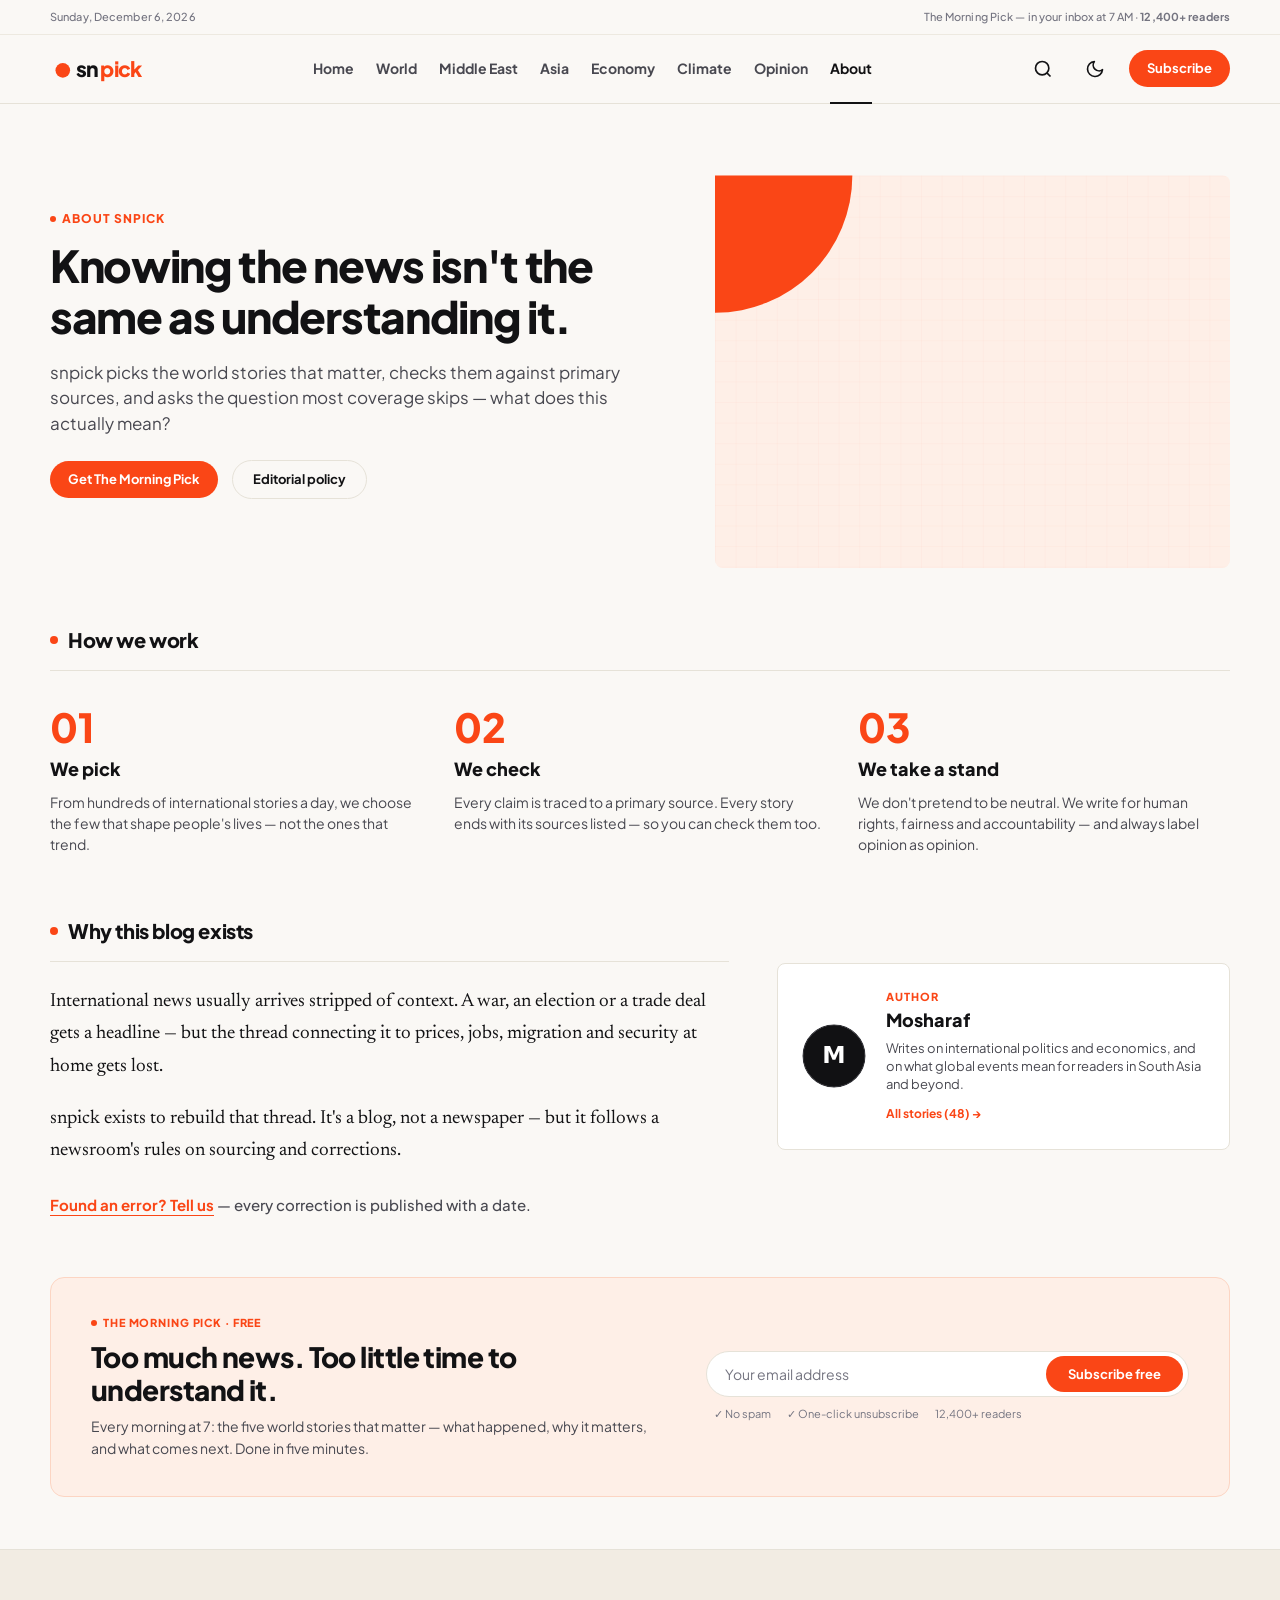
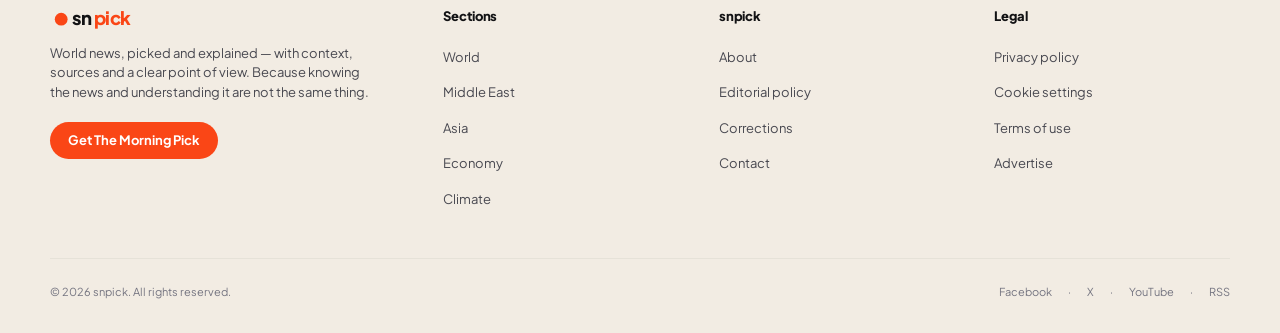
==== about.html @ c4bddf66 "first commit" ====
<!DOCTYPE html>
<html lang="en" data-theme="light">
<head>
  <meta charset="UTF-8">
  <meta name="viewport" content="width=device-width, initial-scale=1.0">
  <title>About snpick — Mission, Standards & Editorial Principles</title>
  <meta name="description" content="snpick picks the world stories that matter, checks them against primary sources, and asks what news actually means.">
  <link rel="icon" type="image/svg+xml" href="assets/images/logo.svg">
  <link rel="stylesheet" href="css/style.css">
  <link rel="stylesheet" href="css/components.css">
</head>
<body>

  <!-- Top Bar -->
  <aside class="top-bar">
    <div class="container top-bar-inner">
      <div id="live-date">Saturday, September 26, 2026</div>
      <div class="top-bar-notice">
        The Morning Pick — in your inbox at 7 AM · <strong>12,400+ readers</strong>
      </div>
    </div>
  </aside>

  <!-- Site Navigation Header -->
  <header class="site-header">
    <div class="container header-inner">
      <a href="index.html" class="header-brand" aria-label="snpick Home">
        <svg class="brand-logo-svg" viewBox="0 0 240 70" fill="none">
          <circle cx="28" cy="38" r="16" fill="#FA4616" />
          <text x="56" y="52" font-family="'Plus Jakarta Sans', sans-serif" font-size="46" font-weight="900" letter-spacing="-1.5px" fill="currentColor">sn</text>
          <text x="110" y="52" font-family="'Plus Jakarta Sans', sans-serif" font-size="46" font-weight="900" letter-spacing="-1.5px" fill="#FA4616">pick</text>
        </svg>
      </a>

      <nav class="main-nav" aria-label="Primary Navigation">
        <a href="index.html" class="nav-link">Home</a>
        <a href="section.html" class="nav-link">World</a>
        <a href="section.html" class="nav-link">Middle East</a>
        <a href="section.html" class="nav-link">Asia</a>
        <a href="section.html" class="nav-link">Economy</a>
        <a href="section.html" class="nav-link">Climate</a>
        <a href="section.html" class="nav-link">Opinion</a>
        <a href="about.html" class="nav-link active">About</a>
      </nav>

      <div class="header-actions">
        <button class="btn-icon search-open-btn" aria-label="Search articles (Ctrl+K)" title="Search (Ctrl + K)">
          <svg width="20" height="20" viewBox="0 0 24 24" fill="none" stroke="currentColor" stroke-width="2">
            <circle cx="11" cy="11" r="8"></circle>
            <line x1="21" y1="21" x2="16.65" y2="16.65"></line>
          </svg>
        </button>

        <button class="btn-icon theme-toggle-btn" aria-label="Toggle dark/light mode" title="Toggle theme">
          <span class="theme-icon">
            <svg width="20" height="20" viewBox="0 0 24 24" fill="none" stroke="currentColor" stroke-width="2">
              <path d="M21 12.79A9 9 0 1 1 11.21 3 7 7 0 0 0 21 12.79z"></path>
            </svg>
          </span>
        </button>

        <a href="#newsletter" class="btn-subscribe">Subscribe</a>

        <button class="btn-icon menu-toggle" aria-label="Open navigation menu">
          <svg width="24" height="24" viewBox="0 0 24 24" fill="none" stroke="currentColor" stroke-width="2">
            <line x1="3" y1="12" x2="21" y2="12"></line>
            <line x1="3" y1="6" x2="21" y2="6"></line>
            <line x1="3" y1="18" x2="21" y2="18"></line>
          </svg>
        </button>
      </div>
    </div>
  </header>

  <!-- Mobile Drawer -->
  <div id="mobile-drawer" class="mobile-nav-drawer" aria-hidden="true">
    <button id="mobile-close-btn" class="btn-icon" style="position: absolute; top: 20px; right: 20px;" aria-label="Close menu">
      <svg width="24" height="24" viewBox="0 0 24 24" fill="none" stroke="currentColor" stroke-width="2">
        <line x1="18" y1="6" x2="6" y2="18"></line>
        <line x1="6" y1="6" x2="18" y2="18"></line>
      </svg>
    </button>
    <div class="mobile-nav-links">
      <a href="index.html" class="mobile-nav-link">Home</a>
      <a href="section.html" class="mobile-nav-link">Middle East</a>
      <a href="section.html" class="mobile-nav-link">World</a>
      <a href="section.html" class="mobile-nav-link">Asia</a>
      <a href="section.html" class="mobile-nav-link">Economy</a>
      <a href="section.html" class="mobile-nav-link">Climate</a>
      <a href="section.html" class="mobile-nav-link">Opinion</a>
      <a href="about.html" class="mobile-nav-link">About snpick</a>
    </div>
  </div>

  <main class="container">
    <!-- About Hero Section -->
    <section class="about-hero-grid" aria-label="About snpick Manifesto">
      <div>
        <div class="section-story-count">About snpick</div>
        <h1 class="about-headline">Knowing the news isn't the same as understanding it.</h1>
        <p class="about-desc">
          snpick picks the world stories that matter, checks them against primary sources, and asks the question most coverage skips — what does this actually mean?
        </p>
        <div class="about-cta-row">
          <a href="#newsletter" class="btn-subscribe">Get The Morning Pick</a>
          <a href="#manifesto" class="btn-secondary">Editorial policy</a>
        </div>
      </div>

      <div>
        <div style="border-radius: var(--radius-md); overflow: hidden; aspect-ratio: 6/5;">
          <img src="assets/images/graphic-about.svg" alt="Abstract editorial artwork" width="600" height="500">
        </div>
      </div>
    </section>

    <!-- How We Work (3 Pillars) -->
    <section aria-label="How we work">
      <div class="section-title-wrap">
        <h2 class="section-title">How we work</h2>
      </div>

      <div class="pillars-grid">
        <!-- Pillar 1 -->
        <div>
          <div class="pillar-num">01</div>
          <h3 class="pillar-title">We pick</h3>
          <p class="pillar-desc">
            From hundreds of international stories a day, we choose the few that shape people's lives — not the ones that trend.
          </p>
        </div>

        <!-- Pillar 2 -->
        <div>
          <div class="pillar-num">02</div>
          <h3 class="pillar-title">We check</h3>
          <p class="pillar-desc">
            Every claim is traced to a primary source. Every story ends with its sources listed — so you can check them too.
          </p>
        </div>

        <!-- Pillar 3 -->
        <div>
          <div class="pillar-num">03</div>
          <h3 class="pillar-title">We take a stand</h3>
          <p class="pillar-desc">
            We don't pretend to be neutral. We write for human rights, fairness and accountability — and always label opinion as opinion.
          </p>
        </div>
      </div>
    </section>

    <!-- Why this blog exists & Author Profile -->
    <section id="manifesto" class="about-manifesto-grid" aria-label="Why this blog exists">
      <div>
        <div class="section-title-wrap">
          <h2 class="section-title">Why this blog exists</h2>
        </div>
        <div style="font-family: var(--font-serif); font-size: 1.1875rem; line-height: 1.7; color: var(--text-primary);">
          <p style="margin-bottom: 20px;">
            International news usually arrives stripped of context. A war, an election or a trade deal gets a headline — but the thread connecting it to prices, jobs, migration and security at home gets lost.
          </p>
          <p style="margin-bottom: 24px;">
            snpick exists to rebuild that thread. It's a blog, not a newspaper — but it follows a newsroom's rules on sourcing and corrections.
          </p>
          <p style="font-family: var(--font-sans); font-size: 0.9375rem; font-weight: 700;">
            <a href="mailto:corrections@snpick.com" style="color: var(--accent-orange); text-decoration: underline; text-underline-offset: 4px;">Found an error? Tell us</a>
            <span style="color: var(--text-secondary); font-weight: 500;"> — every correction is published with a date.</span>
          </p>
        </div>
      </div>

      <!-- Author Card -->
      <div>
        <div class="author-card" style="margin-top: 48px;">
          <img src="assets/images/author-mosharaf.svg" alt="Mosharaf" class="author-card-avatar" width="64" height="64">
          <div>
            <div class="author-card-label">Author</div>
            <h3 class="author-card-name">Mosharaf</h3>
            <p class="author-card-bio">
              Writes on international politics and economics, and on what global events mean for readers in South Asia and beyond.
            </p>
            <a href="section.html" class="author-card-link">All stories (48) →</a>
          </div>
        </div>
      </div>
    </section>

    <!-- The Morning Pick Newsletter Box -->
    <section id="newsletter" class="newsletter-banner" aria-label="Newsletter">
      <div class="newsletter-info">
        <div class="newsletter-tag">The Morning Pick · Free</div>
        <h2 class="newsletter-heading">Too much news. Too little time to understand it.</h2>
        <p class="newsletter-sub">
          Every morning at 7: the five world stories that matter — what happened, why it matters, and what comes next. Done in five minutes.
        </p>
      </div>
      <div class="newsletter-form-box">
        <form class="newsletter-form newsletter-form-element">
          <input type="email" class="newsletter-input" placeholder="Your email address" required aria-label="Email address">
          <button type="submit" class="newsletter-btn">Subscribe free</button>
        </form>
        <div class="newsletter-trust">
          <span>✓ No spam</span>
          <span>✓ One-click unsubscribe</span>
          <span>12,400+ readers</span>
        </div>
      </div>
    </section>
  </main>

  <!-- Site Footer -->
  <footer class="site-footer">
    <div class="container">
      <div class="footer-top">
        <div class="footer-brand-col">
          <a href="index.html" class="header-brand" aria-label="snpick Home">
            <svg class="brand-logo-svg" viewBox="0 0 240 70" fill="none">
              <circle cx="28" cy="38" r="16" fill="#FA4616" />
              <text x="56" y="52" font-family="'Plus Jakarta Sans', sans-serif" font-size="46" font-weight="900" letter-spacing="-1.5px" fill="currentColor">sn</text>
              <text x="110" y="52" font-family="'Plus Jakarta Sans', sans-serif" font-size="46" font-weight="900" letter-spacing="-1.5px" fill="#FA4616">pick</text>
            </svg>
          </a>
          <p class="footer-desc">
            World news, picked and explained — with context, sources and a clear point of view. Because knowing the news and understanding it are not the same thing.
          </p>
          <a href="#newsletter" class="btn-subscribe" style="align-self: flex-start;">Get The Morning Pick</a>
        </div>

        <div>
          <h4 class="footer-heading">Sections</h4>
          <ul class="footer-links">
            <li><a href="section.html" class="footer-link">World</a></li>
            <li><a href="section.html" class="footer-link">Middle East</a></li>
            <li><a href="section.html" class="footer-link">Asia</a></li>
            <li><a href="section.html" class="footer-link">Economy</a></li>
            <li><a href="section.html" class="footer-link">Climate</a></li>
          </ul>
        </div>

        <div>
          <h4 class="footer-heading">snpick</h4>
          <ul class="footer-links">
            <li><a href="about.html" class="footer-link">About</a></li>
            <li><a href="about.html" class="footer-link">Editorial policy</a></li>
            <li><a href="about.html" class="footer-link">Corrections</a></li>
            <li><a href="about.html" class="footer-link">Contact</a></li>
          </ul>
        </div>

        <div>
          <h4 class="footer-heading">Legal</h4>
          <ul class="footer-links">
            <li><a href="#" class="footer-link">Privacy policy</a></li>
            <li><a href="#" class="footer-link">Cookie settings</a></li>
            <li><a href="#" class="footer-link">Terms of use</a></li>
            <li><a href="#" class="footer-link">Advertise</a></li>
          </ul>
        </div>
      </div>

      <div class="footer-bottom">
        <div>© 2026 snpick. All rights reserved.</div>
        <div class="footer-social-links">
          <a href="#" class="footer-social-link">Facebook</a>
          <span>·</span>
          <a href="#" class="footer-social-link">X</a>
          <span>·</span>
          <a href="#" class="footer-social-link">YouTube</a>
          <span>·</span>
          <a href="#" class="footer-social-link">RSS</a>
        </div>
      </div>
    </div>
  </footer>

  <!-- Search Modal -->
  <div id="search-modal" class="search-modal" role="dialog" aria-modal="true" aria-label="Search stories">
    <div class="search-modal-box">
      <div class="search-input-wrap">
        <svg width="20" height="20" viewBox="0 0 24 24" fill="none" stroke="currentColor" stroke-width="2">
          <circle cx="11" cy="11" r="8"></circle>
          <line x1="21" y1="21" x2="16.65" y2="16.65"></line>
        </svg>
        <input type="text" id="search-input" class="search-input" placeholder="Search stories, topics, authors..." autocomplete="off">
        <button id="search-close-btn" class="btn-icon" aria-label="Close search">
          <svg width="20" height="20" viewBox="0 0 24 24" fill="none" stroke="currentColor" stroke-width="2">
            <line x1="18" y1="6" x2="6" y2="18"></line>
            <line x1="6" y1="6" x2="18" y2="18"></line>
          </svg>
        </button>
      </div>
      <div id="search-results" class="search-results"></div>
    </div>
  </div>

  <script src="js/data.js"></script>
  <script src="js/main.js"></script>
</body>
</html>
---- css/style.css ----
/* ==========================================================================
   smpick - Editorial News & Analysis Publication Design System
   ========================================================================== */

@import url('https://fonts.googleapis.com/css2?family=Newsreader:ital,opsz,wght@0,6..72,400;0,6..72,500;0,6..72,600;0,6..72,700;1,6..72,400;1,6..72,500&family=Plus+Jakarta+Sans:wght@400;500;600;700;800&display=swap');

/* --- Root Variables: Light Theme (Default) --- */
:root {
  --font-sans: 'Plus Jakarta Sans', -apple-system, BlinkMacSystemFont, 'Segoe UI', Roboto, sans-serif;
  --font-serif: 'Newsreader', Georgia, serif;

  /* Color Palette - Light Editorial Paper */
  --bg-body: #FAF8F5;
  --bg-header: #FAF8F5;
  --bg-surface: #FFFFFF;
  --bg-card: #FFFFFF;
  --bg-muted: #F3EFE7;
  --bg-newsletter: #FEEFE7;
  --bg-footer: #F2ECE3;
  --bg-input: #FFFFFF;

  --text-primary: #121214;
  --text-secondary: #484850;
  --text-muted: #747480;
  --text-inverse: #FFFFFF;

  --border-color: #E6E2D8;
  --border-subtle: #EDE9E0;
  --border-strong: #121214;

  --accent-orange: #FA4616;
  --accent-orange-hover: #E03B0F;
  --accent-orange-subtle: #FFF0E8;
  --accent-orange-border: #FCD5C3;

  --badge-bg: #EAE6DD;
  --badge-text: #18181B;

  --ad-bg: #EFEBE3;
  --ad-text: #8E8A82;

  --card-art-climate: #FEEFE7;
  --card-art-rate: #F7F3EA;
  --card-art-dark: #151518;

  --shadow-sm: 0 1px 3px rgba(0, 0, 0, 0.05);
  --shadow-md: 0 4px 16px rgba(0, 0, 0, 0.06);
  --shadow-lg: 0 12px 32px rgba(0, 0, 0, 0.08);

  --radius-sm: 4px;
  --radius-md: 8px;
  --radius-lg: 14px;
  --radius-full: 9999px;

  --container-max: 1220px;
  --transition-theme: background-color 0.25s ease, color 0.25s ease, border-color 0.25s ease, fill 0.25s ease;
}

/* --- Dark Theme Palette --- */
[data-theme="dark"] {
  --bg-body: #0E0E10;
  --bg-header: #0E0E10;
  --bg-surface: #151518;
  --bg-card: #151518;
  --bg-muted: #1B1B20;
  --bg-newsletter: #231713;
  --bg-footer: #0A0A0C;
  --bg-input: #121215;

  --text-primary: #F4F4F6;
  --text-secondary: #A3A3AE;
  --text-muted: #737380;
  --text-inverse: #0E0E10;

  --border-color: #24242A;
  --border-subtle: #1C1C22;
  --border-strong: #E5E5EB;

  --accent-orange: #FA4616;
  --accent-orange-hover: #FF5A2E;
  --accent-orange-subtle: #2F1912;
  --accent-orange-border: #4D2619;

  --badge-bg: #222228;
  --badge-text: #E5E5EA;

  --ad-bg: #151518;
  --ad-text: #61616C;

  --card-art-climate: #231713;
  --card-art-rate: #1A1A1E;
  --card-art-dark: #121215;

  --shadow-sm: 0 2px 6px rgba(0, 0, 0, 0.4);
  --shadow-md: 0 8px 24px rgba(0, 0, 0, 0.5);
  --shadow-lg: 0 16px 40px rgba(0, 0, 0, 0.6);
}

/* --- Base Reset & Box Sizing --- */
*, *::before, *::after {
  box-sizing: border-box;
  margin: 0;
  padding: 0;
}

html {
  font-size: 16px;
  scroll-behavior: smooth;
  -webkit-font-smoothing: antialiased;
  -moz-osx-font-smoothing: grayscale;
}

body {
  font-family: var(--font-sans);
  background-color: var(--bg-body);
  color: var(--text-primary);
  line-height: 1.6;
  min-height: 100vh;
  display: flex;
  flex-direction: column;
  transition: var(--transition-theme);
  overflow-x: hidden;
}

img, svg {
  display: block;
  max-width: 100%;
}

a {
  color: inherit;
  text-decoration: none;
  transition: color 0.15s ease, opacity 0.15s ease;
}

button {
  font-family: inherit;
  cursor: pointer;
  border: none;
  background: none;
}

ul, ol {
  list-style: none;
}

input {
  font-family: inherit;
}

/* --- Layout Utility Classes --- */
.container {
  width: 100%;
  max-width: var(--container-max);
  margin-left: auto;
  margin-right: auto;
  padding-left: 20px;
  padding-right: 20px;
}

.sr-only {
  position: absolute;
  width: 1px;
  height: 1px;
  padding: 0;
  margin: -1px;
  overflow: hidden;
  clip: rect(0, 0, 0, 0);
  white-space: nowrap;
  border: 0;
}

/* --- Typography Helpers --- */
.font-serif {
  font-family: var(--font-serif);
}

.text-orange {
  color: var(--accent-orange);
}

.text-muted {
  color: var(--text-muted);
}

.badge {
  display: inline-flex;
  align-items: center;
  gap: 6px;
  font-size: 0.6875rem;
  font-weight: 800;
  text-transform: uppercase;
  letter-spacing: 0.08em;
  padding: 3px 8px;
  border-radius: var(--radius-sm);
  background-color: var(--badge-bg);
  color: var(--badge-text);
  line-height: 1.2;
}

.badge-dot {
  width: 6px;
  height: 6px;
  border-radius: 50%;
  background-color: var(--accent-orange);
  display: inline-block;
}

/* --- Divider line --- */
.divider {
  height: 1px;
  background-color: var(--border-color);
  width: 100%;
  margin: 24px 0;
  border: none;
}

.section-title-wrap {
  display: flex;
  align-items: center;
  justify-content: space-between;
  padding-bottom: 14px;
  margin-bottom: 24px;
  border-bottom: 1px solid var(--border-color);
}

.section-title {
  display: inline-flex;
  align-items: center;
  gap: 10px;
  font-size: 1.25rem;
  font-weight: 800;
  letter-spacing: -0.02em;
}

.section-title::before {
  content: '';
  width: 8px;
  height: 8px;
  border-radius: 50%;
  background-color: var(--accent-orange);
  display: inline-block;
}

.section-link {
  font-size: 0.8125rem;
  font-weight: 700;
  color: var(--text-primary);
  display: inline-flex;
  align-items: center;
  gap: 4px;
  transition: color 0.15s ease;
}

.section-link:hover {
  color: var(--accent-orange);
}

/* Reading Progress Bar */
#reading-progress {
  position: fixed;
  top: 0;
  left: 0;
  width: 0%;
  height: 3px;
  background: var(--accent-orange);
  z-index: 1000;
  transition: width 0.1s linear;
}
---- css/components.css ----
/* ==========================================================================
   smpick - Component Styles (Header, Cards, Hero, Article, Footer, Modals)
   ========================================================================== */

/* --- 1. Top Bar --- */
.top-bar {
  border-bottom: 1px solid var(--border-subtle);
  font-size: 0.6875rem;
  font-weight: 500;
  color: var(--text-muted);
  padding: 8px 0;
  letter-spacing: 0.01em;
}

.top-bar-inner {
  display: flex;
  justify-content: space-between;
  align-items: center;
}

.top-bar-notice a {
  color: var(--text-secondary);
  font-weight: 600;
}

.top-bar-notice a:hover {
  color: var(--accent-orange);
}

/* --- 2. Site Header & Nav --- */
.site-header {
  position: sticky;
  top: 0;
  background-color: var(--bg-header);
  border-bottom: 1px solid var(--border-color);
  z-index: 100;
  transition: var(--transition-theme);
}

.header-inner {
  display: flex;
  align-items: center;
  justify-content: space-between;
  height: 68px;
}

.header-brand {
  display: flex;
  align-items: center;
  text-decoration: none;
  height: 38px;
}

.brand-logo-svg {
  height: 32px;
  width: auto;
}

.main-nav {
  display: flex;
  align-items: center;
  gap: 22px;
}

.nav-link {
  font-size: 0.875rem;
  font-weight: 700;
  color: var(--text-secondary);
  padding: 6px 0;
  position: relative;
  transition: color 0.15s ease;
}

.nav-link:hover,
.nav-link.active {
  color: var(--text-primary);
}

.nav-link.active::after {
  content: '';
  position: absolute;
  bottom: -18px;
  left: 0;
  right: 0;
  height: 2px;
  background-color: var(--text-primary);
}

.header-actions {
  display: flex;
  align-items: center;
  gap: 16px;
}

.btn-icon {
  width: 36px;
  height: 36px;
  display: inline-flex;
  align-items: center;
  justify-content: center;
  border-radius: var(--radius-full);
  color: var(--text-primary);
  background: transparent;
  transition: background-color 0.15s ease, color 0.15s ease, transform 0.1s ease;
}

.btn-icon:hover {
  background-color: var(--bg-muted);
  color: var(--accent-orange);
}

.btn-subscribe {
  background-color: var(--accent-orange);
  color: #FFFFFF;
  font-size: 0.8125rem;
  font-weight: 700;
  padding: 8px 18px;
  border-radius: var(--radius-full);
  display: inline-flex;
  align-items: center;
  justify-content: center;
  transition: background-color 0.15s ease, transform 0.1s ease;
  white-space: nowrap;
}

.btn-subscribe:hover {
  background-color: var(--accent-orange-hover);
  transform: translateY(-1px);
}

.menu-toggle {
  display: none;
}

/* --- 3. Today in 30 Seconds (Ticker Strip) --- */
.ticker-strip {
  background-color: var(--bg-muted);
  border-radius: var(--radius-md);
  padding: 12px 18px;
  margin: 20px 0;
  display: flex;
  align-items: center;
  gap: 20px;
  font-size: 0.8125rem;
  transition: var(--transition-theme);
}

.ticker-label-wrap {
  display: flex;
  flex-direction: column;
  flex-shrink: 0;
  border-right: 1px solid var(--border-color);
  padding-right: 20px;
}

.ticker-title {
  font-weight: 800;
  color: var(--text-primary);
  letter-spacing: -0.01em;
}

.ticker-time {
  font-size: 0.6875rem;
  color: var(--text-muted);
}

.ticker-items {
  display: flex;
  align-items: center;
  gap: 28px;
  overflow-x: auto;
  white-space: nowrap;
  scrollbar-width: none;
}

.ticker-items::-webkit-scrollbar {
  display: none;
}

.ticker-item {
  display: inline-flex;
  align-items: center;
  gap: 8px;
  color: var(--text-secondary);
  font-weight: 500;
  transition: color 0.15s ease;
}

.ticker-item:hover {
  color: var(--accent-orange);
}

.ticker-item::before {
  content: '';
  width: 5px;
  height: 5px;
  border-radius: 50%;
  background-color: var(--accent-orange);
  flex-shrink: 0;
}

/* --- 4. AdSense Banner Placeholders --- */
.ad-slot {
  background-color: var(--ad-bg);
  color: var(--ad-text);
  border-radius: var(--radius-sm);
  display: flex;
  flex-direction: column;
  align-items: center;
  justify-content: center;
  text-align: center;
  padding: 16px;
  font-size: 0.6875rem;
  letter-spacing: 0.04em;
  transition: var(--transition-theme);
}

.ad-label {
  text-transform: uppercase;
  font-size: 0.625rem;
  font-weight: 700;
  margin-bottom: 2px;
  opacity: 0.8;
}

.ad-dimensions {
  font-weight: 500;
  font-size: 0.625rem;
}

.ad-leaderboard {
  height: 90px;
  max-width: 970px;
  margin: 16px auto 28px auto;
}

.ad-rectangle {
  height: 250px;
  width: 100%;
  max-width: 300px;
}

.ad-halfpage {
  min-height: 500px;
  width: 100%;
}

.ad-in-article {
  height: 120px;
  width: 100%;
  max-width: 360px;
  margin: 36px auto;
}

/* --- 5. Homepage Hero Section Grid --- */
.hero-section {
  display: grid;
  grid-template-columns: 2fr 1fr;
  gap: 36px;
  margin-bottom: 44px;
}

.hero-main {
  display: flex;
  flex-direction: column;
}

.hero-image-wrap {
  width: 100%;
  border-radius: var(--radius-md);
  overflow: hidden;
  margin-bottom: 20px;
  aspect-ratio: 16 / 9;
  background-color: var(--bg-muted);
}

.hero-image-wrap img,
.hero-image-wrap svg {
  width: 100%;
  height: 100%;
  object-fit: cover;
}

.hero-content .badge {
  margin-bottom: 12px;
}

.hero-headline {
  font-size: 2.125rem;
  font-weight: 800;
  line-height: 1.15;
  letter-spacing: -0.03em;
  color: var(--text-primary);
  margin-bottom: 12px;
}

.hero-headline a:hover {
  color: var(--accent-orange);
}

.hero-deck {
  font-size: 1rem;
  line-height: 1.5;
  color: var(--text-secondary);
  margin-bottom: 14px;
}

.story-meta {
  font-size: 0.75rem;
  font-weight: 600;
  color: var(--text-muted);
  display: flex;
  align-items: center;
  gap: 8px;
}

.story-author {
  color: var(--text-primary);
  font-weight: 700;
}

/* --- 6. Most Read Sidebar Column --- */
.most-read-col {
  display: flex;
  flex-direction: column;
}

.most-read-header {
  display: flex;
  align-items: center;
  gap: 8px;
  font-size: 1.125rem;
  font-weight: 800;
  letter-spacing: -0.02em;
  margin-bottom: 20px;
  padding-bottom: 10px;
  border-bottom: 1px solid var(--border-color);
}

.most-read-header::before {
  content: '';
  width: 8px;
  height: 8px;
  border-radius: 50%;
  background-color: var(--accent-orange);
}

.most-read-list {
  display: flex;
  flex-direction: column;
  gap: 18px;
  margin-bottom: 28px;
}

.most-read-item {
  display: flex;
  align-items: flex-start;
  gap: 16px;
}

.most-read-num {
  font-size: 1.75rem;
  font-weight: 800;
  color: var(--accent-orange);
  line-height: 1;
  min-width: 20px;
}

.most-read-body {
  display: flex;
  flex-direction: column;
}

.most-read-tag {
  font-size: 0.625rem;
  font-weight: 800;
  color: var(--accent-orange);
  text-transform: uppercase;
  letter-spacing: 0.08em;
  margin-bottom: 4px;
}

.most-read-title {
  font-size: 0.875rem;
  font-weight: 700;
  line-height: 1.35;
  color: var(--text-primary);
}

.most-read-title:hover {
  color: var(--accent-orange);
}

/* --- 7. Latest Analysis (3-Card Grid) --- */
.analysis-grid {
  display: grid;
  grid-template-columns: repeat(3, 1fr);
  gap: 28px;
  margin-bottom: 48px;
}

.article-card {
  display: flex;
  flex-direction: column;
}

.card-thumb {
  width: 100%;
  aspect-ratio: 16 / 10;
  border-radius: var(--radius-sm);
  overflow: hidden;
  margin-bottom: 14px;
  background-color: var(--bg-muted);
}

.card-thumb img,
.card-thumb svg {
  width: 100%;
  height: 100%;
  object-fit: cover;
  transition: transform 0.3s ease;
}

.article-card:hover .card-thumb img,
.article-card:hover .card-thumb svg {
  transform: scale(1.02);
}

.card-content {
  display: flex;
  flex-direction: column;
  flex: 1;
}

.card-badges {
  margin-bottom: 8px;
  display: flex;
  align-items: center;
  gap: 6px;
}

.card-title {
  font-size: 1.0625rem;
  font-weight: 800;
  line-height: 1.3;
  color: var(--text-primary);
  margin-bottom: 8px;
  letter-spacing: -0.01em;
}

.card-title a:hover {
  color: var(--accent-orange);
}

.card-excerpt {
  font-size: 0.8125rem;
  line-height: 1.45;
  color: var(--text-secondary);
  margin-bottom: 12px;
  flex: 1;
}

.card-meta {
  font-size: 0.6875rem;
  color: var(--text-muted);
  font-weight: 600;
}

/* --- 8. The Morning Pick Newsletter Box --- */
.newsletter-banner {
  background-color: var(--bg-newsletter);
  border-radius: var(--radius-lg);
  padding: 36px 40px;
  margin: 32px 0 52px 0;
  display: grid;
  grid-template-columns: 1.2fr 1fr;
  align-items: center;
  gap: 36px;
  border: 1px solid var(--accent-orange-border);
  transition: var(--transition-theme);
}

.newsletter-tag {
  font-size: 0.6875rem;
  font-weight: 800;
  color: var(--accent-orange);
  text-transform: uppercase;
  letter-spacing: 0.08em;
  margin-bottom: 8px;
  display: flex;
  align-items: center;
  gap: 6px;
}

.newsletter-tag::before {
  content: '';
  width: 6px;
  height: 6px;
  border-radius: 50%;
  background-color: var(--accent-orange);
}

.newsletter-heading {
  font-size: 1.75rem;
  font-weight: 800;
  line-height: 1.2;
  letter-spacing: -0.02em;
  color: var(--text-primary);
  margin-bottom: 8px;
}

.newsletter-sub {
  font-size: 0.875rem;
  color: var(--text-secondary);
}

.newsletter-form-box {
  display: flex;
  flex-direction: column;
  gap: 8px;
}

.newsletter-form {
  display: flex;
  background-color: var(--bg-input);
  border: 1px solid var(--border-color);
  border-radius: var(--radius-full);
  padding: 4px 5px 4px 18px;
  transition: border-color 0.15s ease, box-shadow 0.15s ease;
}

.newsletter-form:focus-within {
  border-color: var(--accent-orange);
  box-shadow: 0 0 0 3px var(--accent-orange-subtle);
}

.newsletter-input {
  flex: 1;
  border: none;
  background: transparent;
  color: var(--text-primary);
  font-size: 0.875rem;
  outline: none;
}

.newsletter-input::placeholder {
  color: var(--text-muted);
}

.newsletter-btn {
  background-color: var(--accent-orange);
  color: #FFFFFF;
  font-size: 0.8125rem;
  font-weight: 700;
  padding: 10px 22px;
  border-radius: var(--radius-full);
  transition: background-color 0.15s ease;
  white-space: nowrap;
}

.newsletter-btn:hover {
  background-color: var(--accent-orange-hover);
}

.newsletter-trust {
  display: flex;
  align-items: center;
  gap: 16px;
  font-size: 0.6875rem;
  color: var(--text-muted);
  padding-left: 8px;
}

.newsletter-trust span {
  display: inline-flex;
  align-items: center;
  gap: 4px;
}

/* Compact Sidebar Newsletter */
.sidebar-newsletter {
  background-color: var(--bg-newsletter);
  border-radius: var(--radius-md);
  padding: 24px;
  margin-bottom: 28px;
  border: 1px solid var(--accent-orange-border);
}

.sidebar-newsletter .newsletter-heading {
  font-size: 1.25rem;
  margin-bottom: 6px;
}

.sidebar-newsletter .newsletter-sub {
  font-size: 0.8125rem;
  margin-bottom: 16px;
}

.sidebar-newsletter .newsletter-form {
  flex-direction: column;
  background: transparent;
  border: none;
  padding: 0;
  gap: 8px;
}

.sidebar-newsletter .newsletter-input {
  background-color: var(--bg-input);
  border: 1px solid var(--border-color);
  padding: 10px 14px;
  border-radius: var(--radius-sm);
}

.sidebar-newsletter .newsletter-btn {
  width: 100%;
  border-radius: var(--radius-sm);
  padding: 10px;
}

/* --- 9. Opinion Section (Homepage) --- */
.opinion-grid {
  display: grid;
  grid-template-columns: 2fr 1fr;
  gap: 36px;
  margin-bottom: 60px;
}

.opinion-list {
  display: flex;
  flex-direction: column;
  gap: 28px;
}

.opinion-item {
  display: grid;
  grid-template-columns: 220px 1fr;
  gap: 20px;
  align-items: center;
}

.opinion-thumb {
  width: 100%;
  aspect-ratio: 16 / 10;
  border-radius: var(--radius-sm);
  overflow: hidden;
}

.opinion-thumb img,
.opinion-thumb svg {
  width: 100%;
  height: 100%;
  object-fit: cover;
}

.opinion-content .card-title {
  font-size: 1.125rem;
  margin-bottom: 8px;
}

/* --- 10. Article Reading Page Styles --- */
.article-header-wrap {
  max-width: 820px;
  margin: 28px auto 24px auto;
}

.breadcrumbs {
  font-size: 0.75rem;
  font-weight: 600;
  color: var(--text-muted);
  margin-bottom: 16px;
  display: flex;
  align-items: center;
  gap: 6px;
}

.breadcrumbs a:hover {
  color: var(--accent-orange);
}

.article-title {
  font-size: 2.75rem;
  font-weight: 800;
  line-height: 1.12;
  letter-spacing: -0.035em;
  color: var(--text-primary);
  margin: 12px 0 16px 0;
}

.article-deck {
  font-family: var(--font-serif);
  font-size: 1.3125rem;
  line-height: 1.45;
  color: var(--text-secondary);
  margin-bottom: 24px;
}

.article-meta-bar {
  display: flex;
  align-items: center;
  justify-content: space-between;
  padding: 14px 0;
  border-top: 1px solid var(--border-color);
  border-bottom: 1px solid var(--border-color);
  margin-bottom: 28px;
}

.author-chip {
  display: flex;
  align-items: center;
  gap: 12px;
}

.author-chip-avatar {
  width: 40px;
  height: 40px;
  border-radius: 50%;
  overflow: hidden;
}

.author-chip-info {
  display: flex;
  flex-direction: column;
}

.author-chip-name {
  font-size: 0.875rem;
  font-weight: 700;
  color: var(--text-primary);
}

.author-chip-meta {
  font-size: 0.75rem;
  color: var(--text-muted);
}

.article-actions {
  display: flex;
  align-items: center;
  gap: 8px;
}

.article-action-btn {
  width: 36px;
  height: 36px;
  display: inline-flex;
  align-items: center;
  justify-content: center;
  border-radius: var(--radius-full);
  color: var(--text-secondary);
  border: 1px solid var(--border-color);
  transition: all 0.15s ease;
}

.article-action-btn:hover {
  color: var(--accent-orange);
  border-color: var(--accent-orange);
  background-color: var(--accent-orange-subtle);
}

.article-hero-graphic {
  max-width: 820px;
  margin: 0 auto 32px auto;
  border-radius: var(--radius-md);
  overflow: hidden;
  aspect-ratio: 16 / 9;
}

.article-caption {
  font-size: 0.6875rem;
  color: var(--text-muted);
  text-align: left;
  margin-top: 8px;
  font-style: italic;
}

/* Article Body Typography */
.article-body-layout {
  display: grid;
  grid-template-columns: minmax(0, 1fr) 300px;
  gap: 48px;
  max-width: 1040px;
  margin: 0 auto 60px auto;
}

.article-main-content {
  font-family: var(--font-serif);
  font-size: 1.1875rem;
  line-height: 1.7;
  color: var(--text-primary);
}

.article-main-content p {
  margin-bottom: 22px;
}

.article-main-content h2,
.article-main-content h3 {
  font-family: var(--font-sans);
  font-weight: 800;
  letter-spacing: -0.02em;
  color: var(--text-primary);
  margin: 36px 0 16px 0;
  line-height: 1.25;
}

.article-main-content h2 {
  font-size: 1.625rem;
}

.article-main-content strong {
  font-weight: 700;
}

/* Key Takeaways Box */
.takeaways-box {
  background-color: var(--bg-muted);
  border-radius: var(--radius-md);
  padding: 22px 24px;
  margin-bottom: 28px;
  font-family: var(--font-sans);
}

.takeaways-title {
  font-size: 0.8125rem;
  font-weight: 800;
  text-transform: uppercase;
  letter-spacing: 0.06em;
  color: var(--accent-orange);
  display: flex;
  align-items: center;
  gap: 8px;
  margin-bottom: 14px;
}

.takeaways-title::before {
  content: '';
  width: 6px;
  height: 6px;
  background-color: var(--accent-orange);
  border-radius: 50%;
}

.takeaways-list {
  display: flex;
  flex-direction: column;
  gap: 12px;
}

.takeaways-item {
  display: flex;
  align-items: flex-start;
  gap: 12px;
  font-size: 0.875rem;
  line-height: 1.45;
  color: var(--text-primary);
}

.takeaways-num {
  font-weight: 800;
  color: var(--accent-orange);
  min-width: 16px;
}

/* Editorial Pullquote */
.editorial-quote {
  border-left: 3px solid var(--accent-orange);
  padding-left: 20px;
  margin: 32px 0;
  font-family: var(--font-serif);
  font-size: 1.375rem;
  font-style: italic;
  line-height: 1.4;
  color: var(--text-primary);
}

.editorial-quote cite {
  display: block;
  font-family: var(--font-sans);
  font-size: 0.75rem;
  font-style: normal;
  color: var(--text-muted);
  margin-top: 8px;
  text-transform: uppercase;
  letter-spacing: 0.05em;
}

/* Article Sources */
.sources-box {
  border-top: 1px solid var(--border-color);
  padding-top: 24px;
  margin-top: 40px;
  font-family: var(--font-sans);
}

.sources-heading {
  font-size: 0.8125rem;
  font-weight: 800;
  text-transform: uppercase;
  letter-spacing: 0.06em;
  margin-bottom: 14px;
}

.sources-list {
  display: flex;
  flex-direction: column;
  gap: 12px;
}

.sources-item {
  font-size: 0.8125rem;
  color: var(--text-secondary);
}

.sources-item a {
  font-weight: 700;
  color: var(--text-primary);
}

.sources-item a:hover {
  color: var(--accent-orange);
}

/* Topic Tags */
.tags-wrap {
  display: flex;
  flex-wrap: wrap;
  gap: 8px;
  margin: 28px 0;
}

.tag-pill {
  font-family: var(--font-sans);
  font-size: 0.75rem;
  font-weight: 600;
  color: var(--text-secondary);
  background-color: var(--bg-muted);
  padding: 4px 10px;
  border-radius: var(--radius-sm);
  transition: all 0.15s ease;
}

.tag-pill:hover {
  background-color: var(--accent-orange-subtle);
  color: var(--accent-orange);
}

/* Author Bio Card */
.author-card {
  background-color: var(--bg-surface);
  border: 1px solid var(--border-color);
  border-radius: var(--radius-md);
  padding: 24px;
  margin: 36px 0;
  display: flex;
  align-items: center;
  gap: 20px;
  font-family: var(--font-sans);
}

.author-card-avatar {
  width: 64px;
  height: 64px;
  border-radius: 50%;
  flex-shrink: 0;
}

.author-card-label {
  font-size: 0.6875rem;
  font-weight: 800;
  color: var(--accent-orange);
  text-transform: uppercase;
  letter-spacing: 0.08em;
}

.author-card-name {
  font-size: 1.125rem;
  font-weight: 800;
  color: var(--text-primary);
  margin-bottom: 4px;
}

.author-card-bio {
  font-size: 0.8125rem;
  color: var(--text-secondary);
  line-height: 1.4;
  margin-bottom: 6px;
}

.author-card-link {
  font-size: 0.75rem;
  font-weight: 700;
  color: var(--accent-orange);
}

/* --- 11. Section / Category Page Components --- */
.section-header-banner {
  margin: 28px 0 24px 0;
}

.section-story-count {
  font-size: 0.75rem;
  font-weight: 800;
  color: var(--accent-orange);
  text-transform: uppercase;
  letter-spacing: 0.08em;
  display: flex;
  align-items: center;
  gap: 6px;
  margin-bottom: 8px;
}

.section-story-count::before {
  content: '';
  width: 6px;
  height: 6px;
  background-color: var(--accent-orange);
  border-radius: 50%;
}

.section-big-title {
  font-size: 2.75rem;
  font-weight: 800;
  letter-spacing: -0.03em;
  line-height: 1.1;
  color: var(--text-primary);
  margin-bottom: 10px;
}

.section-description {
  font-size: 1rem;
  color: var(--text-secondary);
  max-width: 680px;
  margin-bottom: 24px;
}

.filter-tabs {
  display: flex;
  align-items: center;
  gap: 8px;
  padding-bottom: 16px;
  border-bottom: 1px solid var(--border-color);
  margin-bottom: 32px;
  overflow-x: auto;
}

.filter-btn {
  font-size: 0.8125rem;
  font-weight: 700;
  padding: 6px 14px;
  border-radius: var(--radius-full);
  background-color: var(--bg-muted);
  color: var(--text-secondary);
  transition: all 0.15s ease;
}

.filter-btn:hover {
  color: var(--text-primary);
}

.filter-btn.active {
  background-color: var(--text-primary);
  color: var(--bg-body);
}

/* Category Page Stories Stream */
.category-stream-layout {
  display: grid;
  grid-template-columns: 2fr 1fr;
  gap: 40px;
  margin-bottom: 48px;
}

.stream-list {
  display: flex;
  flex-direction: column;
  gap: 32px;
}

.stream-item {
  display: grid;
  grid-template-columns: 200px 1fr;
  gap: 24px;
  align-items: center;
}

.stream-thumb {
  width: 100%;
  aspect-ratio: 16 / 10;
  border-radius: var(--radius-sm);
  overflow: hidden;
}

.stream-thumb img,
.stream-thumb svg {
  width: 100%;
  height: 100%;
  object-fit: cover;
}

/* Pagination */
.pagination-wrap {
  display: flex;
  align-items: center;
  gap: 8px;
  margin-top: 36px;
  padding-top: 24px;
  border-top: 1px solid var(--border-color);
}

.page-btn {
  width: 36px;
  height: 36px;
  display: inline-flex;
  align-items: center;
  justify-content: center;
  border-radius: var(--radius-full);
  font-size: 0.8125rem;
  font-weight: 700;
  color: var(--text-primary);
  background-color: var(--bg-muted);
  transition: all 0.15s ease;
}

.page-btn.active {
  background-color: var(--text-primary);
  color: var(--bg-body);
}

.page-btn:hover:not(.active) {
  background-color: var(--border-color);
}

.page-next-btn {
  padding: 8px 16px;
  border-radius: var(--radius-full);
  font-size: 0.8125rem;
  font-weight: 700;
  color: var(--text-primary);
  border: 1px solid var(--border-color);
  display: inline-flex;
  align-items: center;
  gap: 6px;
  margin-left: 8px;
}

.page-next-btn:hover {
  border-color: var(--accent-orange);
  color: var(--accent-orange);
}

/* --- 12. About Page Components --- */
.about-hero-grid {
  display: grid;
  grid-template-columns: 1.2fr 1fr;
  gap: 48px;
  align-items: center;
  margin: 36px 0 56px 0;
}

.about-headline {
  font-size: 2.75rem;
  font-weight: 800;
  line-height: 1.15;
  letter-spacing: -0.03em;
  color: var(--text-primary);
  margin: 12px 0 18px 0;
}

.about-desc {
  font-size: 1.0625rem;
  line-height: 1.5;
  color: var(--text-secondary);
  margin-bottom: 24px;
}

.about-cta-row {
  display: flex;
  align-items: center;
  gap: 14px;
}

.btn-secondary {
  border: 1px solid var(--border-color);
  padding: 8px 20px;
  border-radius: var(--radius-full);
  font-size: 0.8125rem;
  font-weight: 700;
  color: var(--text-primary);
  transition: all 0.15s ease;
}

.btn-secondary:hover {
  border-color: var(--accent-orange);
  color: var(--accent-orange);
}

.pillars-grid {
  display: grid;
  grid-template-columns: repeat(3, 1fr);
  gap: 32px;
  margin: 36px 0 60px 0;
}

.pillar-num {
  font-size: 2.5rem;
  font-weight: 800;
  color: var(--accent-orange);
  line-height: 1;
  margin-bottom: 8px;
}

.pillar-title {
  font-size: 1.125rem;
  font-weight: 800;
  color: var(--text-primary);
  margin-bottom: 8px;
}

.pillar-desc {
  font-size: 0.875rem;
  line-height: 1.5;
  color: var(--text-secondary);
}

.about-manifesto-grid {
  display: grid;
  grid-template-columns: 1.5fr 1fr;
  gap: 48px;
  margin-bottom: 60px;
}

/* --- 13. Site Footer --- */
.site-footer {
  background-color: var(--bg-footer);
  border-top: 1px solid var(--border-color);
  padding: 56px 0 32px 0;
  margin-top: auto;
  transition: var(--transition-theme);
}

.footer-top {
  display: grid;
  grid-template-columns: 1.5fr repeat(3, 1fr);
  gap: 40px;
  margin-bottom: 48px;
}

.footer-brand-col {
  display: flex;
  flex-direction: column;
}

.footer-brand-col .brand-logo-svg {
  height: 28px;
  margin-bottom: 14px;
}

.footer-desc {
  font-size: 0.8125rem;
  line-height: 1.5;
  color: var(--text-secondary);
  margin-bottom: 20px;
  max-width: 320px;
}

.footer-heading {
  font-size: 0.8125rem;
  font-weight: 800;
  color: var(--text-primary);
  margin-bottom: 16px;
  letter-spacing: -0.01em;
}

.footer-links {
  display: flex;
  flex-direction: column;
  gap: 10px;
}

.footer-link {
  font-size: 0.8125rem;
  color: var(--text-secondary);
  transition: color 0.15s ease;
}

.footer-link:hover {
  color: var(--accent-orange);
}

.footer-bottom {
  display: flex;
  justify-content: space-between;
  align-items: center;
  padding-top: 24px;
  border-top: 1px solid var(--border-color);
  font-size: 0.6875rem;
  color: var(--text-muted);
}

.footer-social-links {
  display: flex;
  align-items: center;
  gap: 16px;
}

.footer-social-link {
  color: var(--text-muted);
  transition: color 0.15s ease;
}

.footer-social-link:hover {
  color: var(--accent-orange);
}

/* --- 14. Search Modal Overlay --- */
.search-modal {
  position: fixed;
  inset: 0;
  background-color: rgba(0, 0, 0, 0.6);
  backdrop-filter: blur(4px);
  z-index: 999;
  display: flex;
  align-items: flex-start;
  justify-content: center;
  padding-top: 10vh;
  opacity: 0;
  visibility: hidden;
  transition: opacity 0.2s ease, visibility 0.2s ease;
}

.search-modal.active {
  opacity: 1;
  visibility: visible;
}

.search-modal-box {
  background-color: var(--bg-surface);
  border: 1px solid var(--border-color);
  border-radius: var(--radius-md);
  width: 90%;
  max-width: 600px;
  box-shadow: var(--shadow-lg);
  overflow: hidden;
  transform: translateY(-20px);
  transition: transform 0.2s ease;
}

.search-modal.active .search-modal-box {
  transform: translateY(0);
}

.search-input-wrap {
  display: flex;
  align-items: center;
  padding: 16px 20px;
  border-bottom: 1px solid var(--border-color);
  gap: 12px;
}

.search-input {
  flex: 1;
  border: none;
  background: transparent;
  color: var(--text-primary);
  font-size: 1.125rem;
  font-weight: 500;
  outline: none;
}

.search-results {
  max-height: 380px;
  overflow-y: auto;
  padding: 12px;
}

.search-item {
  display: flex;
  flex-direction: column;
  padding: 10px 12px;
  border-radius: var(--radius-sm);
  transition: background-color 0.15s ease;
}

.search-item:hover {
  background-color: var(--bg-muted);
}

.search-item-title {
  font-size: 0.9375rem;
  font-weight: 700;
  color: var(--text-primary);
  margin-bottom: 2px;
}

.search-item-meta {
  font-size: 0.6875rem;
  color: var(--text-muted);
}

/* --- 15. Toast Notification --- */
.toast-notice {
  position: fixed;
  bottom: 24px;
  right: 24px;
  background-color: var(--text-primary);
  color: var(--bg-body);
  padding: 12px 20px;
  border-radius: var(--radius-full);
  font-size: 0.8125rem;
  font-weight: 700;
  box-shadow: var(--shadow-md);
  display: flex;
  align-items: center;
  gap: 10px;
  z-index: 1000;
  transform: translateY(100px);
  opacity: 0;
  transition: transform 0.25s ease, opacity 0.25s ease;
}

.toast-notice.show {
  transform: translateY(0);
  opacity: 1;
}

/* --- 16. Mobile Navigation Drawer --- */
.mobile-nav-drawer {
  position: fixed;
  inset: 0;
  background-color: var(--bg-body);
  z-index: 95;
  padding: 80px 24px 32px 24px;
  display: flex;
  flex-direction: column;
  transform: translateX(-100%);
  transition: transform 0.3s cubic-bezier(0.16, 1, 0.3, 1);
}

.mobile-nav-drawer.open {
  transform: translateX(0);
}

.mobile-nav-links {
  display: flex;
  flex-direction: column;
  gap: 18px;
  margin-bottom: 36px;
}

.mobile-nav-link {
  font-size: 1.5rem;
  font-weight: 800;
  color: var(--text-primary);
  letter-spacing: -0.02em;
}

.mobile-nav-link:hover {
  color: var(--accent-orange);
}

/* --- 17. Responsive Media Queries --- */
@media (max-width: 1024px) {
  .hero-section,
  .opinion-grid,
  .category-stream-layout,
  .about-hero-grid,
  .about-manifesto-grid {
    grid-template-columns: 1fr;
    gap: 32px;
  }

  .analysis-grid,
  .pillars-grid {
    grid-template-columns: repeat(2, 1fr);
  }

  .newsletter-banner {
    grid-template-columns: 1fr;
    padding: 28px;
  }

  .article-body-layout {
    grid-template-columns: 1fr;
  }

  .article-sidebar {
    display: none;
  }

  .footer-top {
    grid-template-columns: 1fr 1fr;
  }
}

@media (max-width: 768px) {
  .top-bar {
    display: none;
  }

  .main-nav {
    display: none;
  }

  .menu-toggle {
    display: inline-flex;
  }

  .hero-headline {
    font-size: 1.625rem;
  }

  .article-title {
    font-size: 1.875rem;
  }

  .section-big-title,
  .about-headline {
    font-size: 2rem;
  }

  .analysis-grid,
  .pillars-grid {
    grid-template-columns: 1fr;
  }

  .stream-item,
  .opinion-item {
    grid-template-columns: 1fr;
  }

  .footer-top {
    grid-template-columns: 1fr;
    gap: 28px;
  }

  .footer-bottom {
    flex-direction: column;
    gap: 12px;
    align-items: flex-start;
  }
}
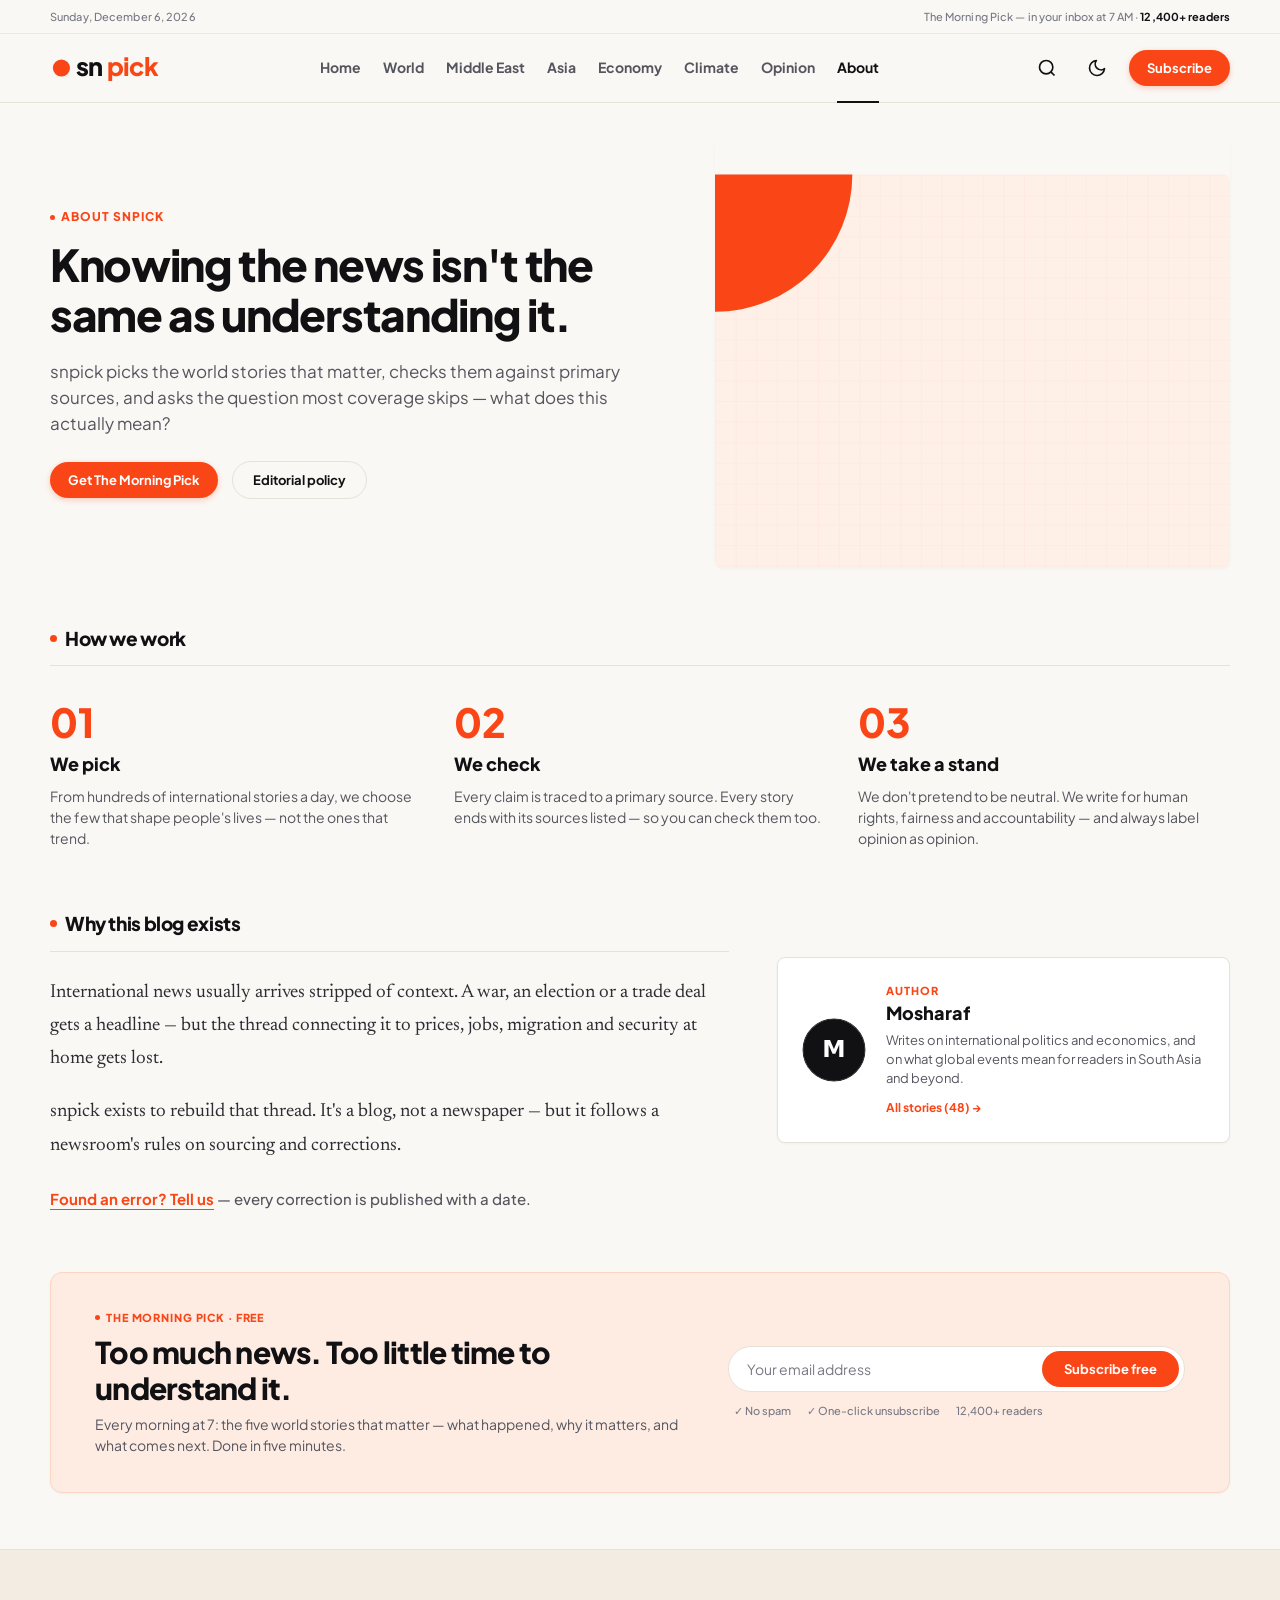
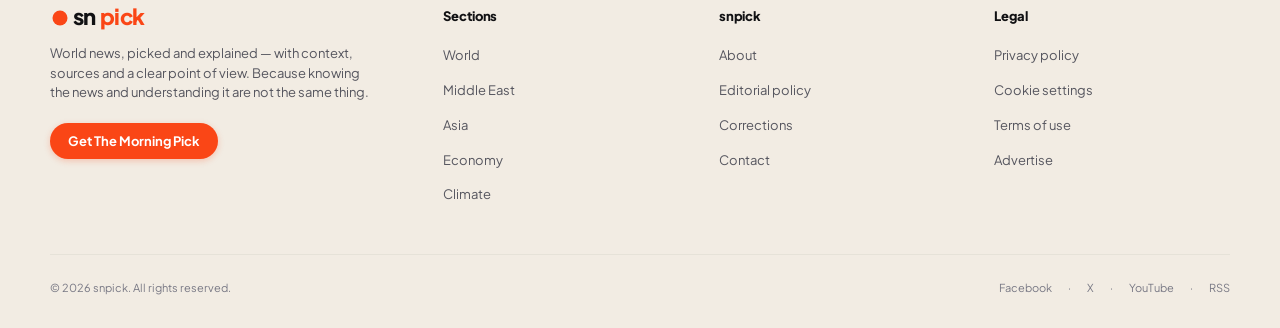
==== commit 60e25be3: "style: perfect 1:1 pixel match with design, smooth animations, and responsive refinement" ====
--- a/about.html
+++ b/about.html
@@ -25,10 +25,10 @@
   <header class="site-header">
     <div class="container header-inner">
       <a href="index.html" class="header-brand" aria-label="snpick Home">
-        <svg class="brand-logo-svg" viewBox="0 0 240 70" fill="none">
-          <circle cx="28" cy="38" r="16" fill="#FA4616" />
-          <text x="56" y="52" font-family="'Plus Jakarta Sans', sans-serif" font-size="46" font-weight="900" letter-spacing="-1.5px" fill="currentColor">sn</text>
-          <text x="110" y="52" font-family="'Plus Jakarta Sans', sans-serif" font-size="46" font-weight="900" letter-spacing="-1.5px" fill="#FA4616">pick</text>
+        <svg class="brand-logo-svg" viewBox="0 0 210 56" fill="none">
+          <circle cx="20" cy="28" r="15" fill="#FA4616" />
+          <text x="46" y="42" font-family="'Plus Jakarta Sans', sans-serif" font-size="44" font-weight="900" letter-spacing="-1.5px" fill="currentColor">sn</text>
+          <text x="100" y="42" font-family="'Plus Jakarta Sans', sans-serif" font-size="44" font-weight="900" letter-spacing="-1.5px" fill="#FA4616">pick</text>
         </svg>
       </a>
 
@@ -82,8 +82,8 @@
     </button>
     <div class="mobile-nav-links">
       <a href="index.html" class="mobile-nav-link">Home</a>
+      <a href="section.html" class="mobile-nav-link">World</a>
       <a href="section.html" class="mobile-nav-link">Middle East</a>
-      <a href="section.html" class="mobile-nav-link">World</a>
       <a href="section.html" class="mobile-nav-link">Asia</a>
       <a href="section.html" class="mobile-nav-link">Economy</a>
       <a href="section.html" class="mobile-nav-link">Climate</a>
@@ -108,7 +108,7 @@
       </div>
 
       <div>
-        <div style="border-radius: var(--radius-md); overflow: hidden; aspect-ratio: 6/5;">
+        <div style="border-radius: var(--radius-md); overflow: hidden; aspect-ratio: 6/5; box-shadow: var(--shadow-sm);">
           <img src="assets/images/graphic-about.svg" alt="Abstract editorial artwork" width="600" height="500">
         </div>
       </div>
@@ -156,7 +156,7 @@
         <div class="section-title-wrap">
           <h2 class="section-title">Why this blog exists</h2>
         </div>
-        <div style="font-family: var(--font-serif); font-size: 1.1875rem; line-height: 1.7; color: var(--text-primary);">
+        <div style="font-family: var(--font-serif); font-size: 1.1875rem; line-height: 1.75; color: var(--text-body);">
           <p style="margin-bottom: 20px;">
             International news usually arrives stripped of context. A war, an election or a trade deal gets a headline — but the thread connecting it to prices, jobs, migration and security at home gets lost.
           </p>
@@ -215,10 +215,10 @@
       <div class="footer-top">
         <div class="footer-brand-col">
           <a href="index.html" class="header-brand" aria-label="snpick Home">
-            <svg class="brand-logo-svg" viewBox="0 0 240 70" fill="none">
-              <circle cx="28" cy="38" r="16" fill="#FA4616" />
-              <text x="56" y="52" font-family="'Plus Jakarta Sans', sans-serif" font-size="46" font-weight="900" letter-spacing="-1.5px" fill="currentColor">sn</text>
-              <text x="110" y="52" font-family="'Plus Jakarta Sans', sans-serif" font-size="46" font-weight="900" letter-spacing="-1.5px" fill="#FA4616">pick</text>
+            <svg class="brand-logo-svg" viewBox="0 0 210 56" fill="none">
+              <circle cx="20" cy="28" r="15" fill="#FA4616" />
+              <text x="46" y="42" font-family="'Plus Jakarta Sans', sans-serif" font-size="44" font-weight="900" letter-spacing="-1.5px" fill="currentColor">sn</text>
+              <text x="100" y="42" font-family="'Plus Jakarta Sans', sans-serif" font-size="44" font-weight="900" letter-spacing="-1.5px" fill="#FA4616">pick</text>
             </svg>
           </a>
           <p class="footer-desc">
--- a/css/style.css
+++ b/css/style.css
@@ -1,102 +1,118 @@
 /* ==========================================================================
-   smpick - Editorial News & Analysis Publication Design System
+   snpick — Precision Design System & Theme Engine
+   Faithfully crafted to match 1:1 with editorial designs in /design
    ========================================================================== */
 
-@import url('https://fonts.googleapis.com/css2?family=Newsreader:ital,opsz,wght@0,6..72,400;0,6..72,500;0,6..72,600;0,6..72,700;1,6..72,400;1,6..72,500&family=Plus+Jakarta+Sans:wght@400;500;600;700;800&display=swap');
-
-/* --- Root Variables: Light Theme (Default) --- */
+@import url('https://fonts.googleapis.com/css2?family=Newsreader:ital,opsz,wght@0,6..72,400;0,6..72,500;0,6..72,600;0,6..72,700;1,6..72,400;1,6..72,500&family=Plus+Jakarta+Sans:wght@400;500;600;700;800;900&display=swap');
+
+/* --- Light Mode Tokens (Default) --- */
 :root {
   --font-sans: 'Plus Jakarta Sans', -apple-system, BlinkMacSystemFont, 'Segoe UI', Roboto, sans-serif;
-  --font-serif: 'Newsreader', Georgia, serif;
-
-  /* Color Palette - Light Editorial Paper */
-  --bg-body: #FAF8F5;
+  --font-serif: 'Newsreader', Georgia, 'Times New Roman', serif;
+
+  /* Editorial Paper Colors */
+  --bg-page: #FAF8F5;
   --bg-header: #FAF8F5;
-  --bg-surface: #FFFFFF;
   --bg-card: #FFFFFF;
-  --bg-muted: #F3EFE7;
-  --bg-newsletter: #FEEFE7;
+  --bg-muted: #F4F1EA;
+  --bg-newsletter: #FEECE3;
   --bg-footer: #F2ECE3;
   --bg-input: #FFFFFF;
-
-  --text-primary: #121214;
-  --text-secondary: #484850;
-  --text-muted: #747480;
+  --bg-ad: #EFEBE3;
+
+  /* Artwork Card Bgs */
+  --art-bg-redsea: #F5F1E8;
+  --art-bg-climate: #FEECE2;
+  --art-bg-rate: #F7F3EA;
+  --art-bg-ai: #FEECE2;
+  --art-bg-dark: #161619;
+  --art-bg-about: #FEECE2;
+
+  /* Typography Colors */
+  --text-main: #111113;
+  --text-body: #2C2C32;
+  --text-secondary: #55555E;
+  --text-muted: #787884;
   --text-inverse: #FFFFFF;
 
-  --border-color: #E6E2D8;
-  --border-subtle: #EDE9E0;
-  --border-strong: #121214;
-
+  /* Editorial Accent Orange */
   --accent-orange: #FA4616;
   --accent-orange-hover: #E03B0F;
   --accent-orange-subtle: #FFF0E8;
   --accent-orange-border: #FCD5C3;
 
-  --badge-bg: #EAE6DD;
-  --badge-text: #18181B;
-
-  --ad-bg: #EFEBE3;
-  --ad-text: #8E8A82;
-
-  --card-art-climate: #FEEFE7;
-  --card-art-rate: #F7F3EA;
-  --card-art-dark: #151518;
-
-  --shadow-sm: 0 1px 3px rgba(0, 0, 0, 0.05);
-  --shadow-md: 0 4px 16px rgba(0, 0, 0, 0.06);
-  --shadow-lg: 0 12px 32px rgba(0, 0, 0, 0.08);
+  /* Borders & Dividers */
+  --border-color: #E6E2D8;
+  --border-subtle: #EDE9E0;
+  --border-dark: #111113;
+
+  /* Badges & Pills */
+  --badge-bg: #EAE5DC;
+  --badge-text: #111113;
+  --badge-border: #DCD7CD;
+
+  /* Shadows */
+  --shadow-sm: 0 1px 3px rgba(0, 0, 0, 0.04);
+  --shadow-md: 0 6px 18px rgba(0, 0, 0, 0.06);
+  --shadow-lg: 0 16px 36px rgba(0, 0, 0, 0.08);
 
   --radius-sm: 4px;
   --radius-md: 8px;
-  --radius-lg: 14px;
+  --radius-lg: 12px;
   --radius-full: 9999px;
 
-  --container-max: 1220px;
-  --transition-theme: background-color 0.25s ease, color 0.25s ease, border-color 0.25s ease, fill 0.25s ease;
-}
-
-/* --- Dark Theme Palette --- */
+  --container-width: 1220px;
+  --transition-fast: 0.15s ease;
+  --transition-normal: 0.25s cubic-bezier(0.16, 1, 0.3, 1);
+}
+
+/* --- Dark Mode Tokens ([data-theme="dark"]) --- */
 [data-theme="dark"] {
-  --bg-body: #0E0E10;
-  --bg-header: #0E0E10;
-  --bg-surface: #151518;
-  --bg-card: #151518;
-  --bg-muted: #1B1B20;
-  --bg-newsletter: #231713;
+  --bg-page: #111113;
+  --bg-header: #111113;
+  --bg-card: #18181C;
+  --bg-muted: #1A1A1E;
+  --bg-newsletter: #251713;
   --bg-footer: #0A0A0C;
-  --bg-input: #121215;
-
-  --text-primary: #F4F4F6;
-  --text-secondary: #A3A3AE;
-  --text-muted: #737380;
-  --text-inverse: #0E0E10;
-
+  --bg-input: #151518;
+  --bg-ad: #17171A;
+
+  /* Artwork Card Bgs in Dark Mode */
+  --art-bg-redsea: #1A1A1E;
+  --art-bg-climate: #251713;
+  --art-bg-rate: #1A1A1E;
+  --art-bg-ai: #251713;
+  --art-bg-dark: #121215;
+  --art-bg-about: #251713;
+
+  /* Typography Colors in Dark Mode */
+  --text-main: #F4F4F6;
+  --text-body: #D1D1D8;
+  --text-secondary: #9E9EA8;
+  --text-muted: #72727E;
+  --text-inverse: #111113;
+
+  /* Borders & Dividers in Dark Mode */
   --border-color: #24242A;
   --border-subtle: #1C1C22;
-  --border-strong: #E5E5EB;
+  --border-dark: #F4F4F6;
+
+  /* Badges & Pills in Dark Mode */
+  --badge-bg: #222228;
+  --badge-text: #F4F4F6;
+  --badge-border: #31313A;
 
   --accent-orange: #FA4616;
   --accent-orange-hover: #FF5A2E;
   --accent-orange-subtle: #2F1912;
   --accent-orange-border: #4D2619;
 
-  --badge-bg: #222228;
-  --badge-text: #E5E5EA;
-
-  --ad-bg: #151518;
-  --ad-text: #61616C;
-
-  --card-art-climate: #231713;
-  --card-art-rate: #1A1A1E;
-  --card-art-dark: #121215;
-
   --shadow-sm: 0 2px 6px rgba(0, 0, 0, 0.4);
   --shadow-md: 0 8px 24px rgba(0, 0, 0, 0.5);
   --shadow-lg: 0 16px 40px rgba(0, 0, 0, 0.6);
 }
 
-/* --- Base Reset & Box Sizing --- */
+/* --- Base & Reset --- */
 *, *::before, *::after {
   box-sizing: border-box;
   margin: 0;
@@ -112,13 +128,13 @@
 
 body {
   font-family: var(--font-sans);
-  background-color: var(--bg-body);
-  color: var(--text-primary);
-  line-height: 1.6;
+  background-color: var(--bg-page);
+  color: var(--text-main);
+  line-height: 1.55;
   min-height: 100vh;
   display: flex;
   flex-direction: column;
-  transition: var(--transition-theme);
+  transition: background-color var(--transition-normal), color var(--transition-normal);
   overflow-x: hidden;
 }
 
@@ -130,7 +146,7 @@
 a {
   color: inherit;
   text-decoration: none;
-  transition: color 0.15s ease, opacity 0.15s ease;
+  transition: color var(--transition-fast), opacity var(--transition-fast);
 }
 
 button {
@@ -148,45 +164,30 @@
   font-family: inherit;
 }
 
-/* --- Layout Utility Classes --- */
+/* --- Layout Container --- */
 .container {
   width: 100%;
-  max-width: var(--container-max);
+  max-width: var(--container-width);
   margin-left: auto;
   margin-right: auto;
   padding-left: 20px;
   padding-right: 20px;
 }
 
-.sr-only {
-  position: absolute;
-  width: 1px;
-  height: 1px;
-  padding: 0;
-  margin: -1px;
-  overflow: hidden;
-  clip: rect(0, 0, 0, 0);
-  white-space: nowrap;
-  border: 0;
-}
-
-/* --- Typography Helpers --- */
-.font-serif {
-  font-family: var(--font-serif);
-}
-
+/* --- Shared Components & Micro-interactions --- */
 .text-orange {
-  color: var(--accent-orange);
+  color: var(--accent-orange) !important;
 }
 
 .text-muted {
   color: var(--text-muted);
 }
 
+/* Badge with Dot */
 .badge {
   display: inline-flex;
   align-items: center;
-  gap: 6px;
+  gap: 7px;
   font-size: 0.6875rem;
   font-weight: 800;
   text-transform: uppercase;
@@ -195,31 +196,26 @@
   border-radius: var(--radius-sm);
   background-color: var(--badge-bg);
   color: var(--badge-text);
-  line-height: 1.2;
+  border: 1px solid var(--badge-border);
+  line-height: 1.25;
+  width: fit-content;
 }
 
 .badge-dot {
-  width: 6px;
-  height: 6px;
+  width: 5px;
+  height: 5px;
   border-radius: 50%;
   background-color: var(--accent-orange);
   display: inline-block;
-}
-
-/* --- Divider line --- */
-.divider {
-  height: 1px;
-  background-color: var(--border-color);
-  width: 100%;
-  margin: 24px 0;
-  border: none;
-}
-
+  flex-shrink: 0;
+}
+
+/* Section Header Bar with Orange Dot and Divider */
 .section-title-wrap {
   display: flex;
   align-items: center;
   justify-content: space-between;
-  padding-bottom: 14px;
+  padding-bottom: 12px;
   margin-bottom: 24px;
   border-bottom: 1px solid var(--border-color);
 }
@@ -227,16 +223,17 @@
 .section-title {
   display: inline-flex;
   align-items: center;
-  gap: 10px;
-  font-size: 1.25rem;
+  gap: 8px;
+  font-size: 1.1875rem;
   font-weight: 800;
   letter-spacing: -0.02em;
+  color: var(--text-main);
 }
 
 .section-title::before {
   content: '';
-  width: 8px;
-  height: 8px;
+  width: 7px;
+  height: 7px;
   border-radius: 50%;
   background-color: var(--accent-orange);
   display: inline-block;
@@ -245,25 +242,139 @@
 .section-link {
   font-size: 0.8125rem;
   font-weight: 700;
-  color: var(--text-primary);
+  color: var(--text-main);
   display: inline-flex;
   align-items: center;
   gap: 4px;
-  transition: color 0.15s ease;
+  transition: color var(--transition-fast), transform var(--transition-fast);
 }
 
 .section-link:hover {
   color: var(--accent-orange);
-}
-
-/* Reading Progress Bar */
+  transform: translateX(2px);
+}
+
+/* Key Takeaways Callout Box */
+.takeaways-box {
+  background-color: var(--bg-muted);
+  border-radius: var(--radius-md);
+  padding: 24px 28px;
+  margin-bottom: 32px;
+}
+
+.takeaways-title {
+  font-size: 0.75rem;
+  font-weight: 800;
+  text-transform: uppercase;
+  letter-spacing: 0.08em;
+  color: var(--accent-orange);
+  display: flex;
+  align-items: center;
+  gap: 6px;
+  margin-bottom: 16px;
+}
+
+.takeaways-title::before {
+  content: '';
+  width: 5px;
+  height: 5px;
+  border-radius: 50%;
+  background-color: var(--accent-orange);
+}
+
+.takeaways-list {
+  display: flex;
+  flex-direction: column;
+  gap: 14px;
+}
+
+.takeaways-item {
+  display: grid;
+  grid-template-columns: 24px 1fr;
+  gap: 8px;
+  font-size: 0.875rem;
+  line-height: 1.5;
+  color: var(--text-main);
+  font-weight: 500;
+}
+
+.takeaways-num {
+  font-weight: 800;
+  color: var(--accent-orange);
+  font-size: 0.9375rem;
+}
+
+/* Reading Progress Indicator */
 #reading-progress {
   position: fixed;
   top: 0;
   left: 0;
   width: 0%;
   height: 3px;
-  background: var(--accent-orange);
-  z-index: 1000;
-  transition: width 0.1s linear;
-}
+  background-color: var(--accent-orange);
+  z-index: 9999;
+  transition: width 0.08s linear;
+}
+
+/* AdSense Placeholder Units */
+.ad-slot {
+  background-color: var(--bg-ad);
+  border: 1px solid var(--border-color);
+  border-radius: var(--radius-sm);
+  display: flex;
+  flex-direction: column;
+  align-items: center;
+  justify-content: center;
+  text-align: center;
+  color: var(--text-muted);
+  transition: background-color var(--transition-normal);
+  user-select: none;
+}
+
+.ad-label {
+  font-size: 0.5625rem;
+  font-weight: 800;
+  text-transform: uppercase;
+  letter-spacing: 0.1em;
+  margin-bottom: 2px;
+  opacity: 0.7;
+}
+
+.ad-brand {
+  font-size: 0.75rem;
+  font-weight: 700;
+  color: var(--text-secondary);
+  margin-bottom: 2px;
+}
+
+.ad-dimensions {
+  font-size: 0.625rem;
+  font-weight: 500;
+  letter-spacing: 0.02em;
+}
+
+.ad-leaderboard {
+  width: 100%;
+  max-width: 970px;
+  height: 90px;
+  margin: 20px auto 32px auto;
+}
+
+.ad-rectangle {
+  width: 100%;
+  max-width: 300px;
+  height: 250px;
+  margin-top: 24px;
+}
+
+.ad-halfpage {
+  width: 100%;
+  min-height: 600px;
+}
+
+.ad-in-article {
+  width: 100%;
+  max-width: 360px;
+  height: 120px;
+  margin: 36px auto;
+}
--- a/css/components.css
+++ b/css/components.css
@@ -1,5 +1,6 @@
 /* ==========================================================================
-   smpick - Component Styles (Header, Cards, Hero, Article, Footer, Modals)
+   snpick — Component Architecture & Interactive Micro-Animations
+   Faithfully matching the visual hierarchy and precision of /design
    ========================================================================== */
 
 /* --- 1. Top Bar --- */
@@ -18,23 +19,19 @@
   align-items: center;
 }
 
-.top-bar-notice a {
-  color: var(--text-secondary);
-  font-weight: 600;
-}
-
-.top-bar-notice a:hover {
-  color: var(--accent-orange);
-}
-
-/* --- 2. Site Header & Nav --- */
+.top-bar-notice strong {
+  color: var(--text-main);
+  font-weight: 700;
+}
+
+/* --- 2. Site Header --- */
 .site-header {
   position: sticky;
   top: 0;
   background-color: var(--bg-header);
   border-bottom: 1px solid var(--border-color);
   z-index: 100;
-  transition: var(--transition-theme);
+  transition: background-color var(--transition-normal), border-color var(--transition-normal);
 }
 
 .header-inner {
@@ -47,8 +44,12 @@
 .header-brand {
   display: flex;
   align-items: center;
-  text-decoration: none;
   height: 38px;
+  transition: transform var(--transition-fast);
+}
+
+.header-brand:hover {
+  transform: scale(1.02);
 }
 
 .brand-logo-svg {
@@ -68,12 +69,15 @@
   color: var(--text-secondary);
   padding: 6px 0;
   position: relative;
-  transition: color 0.15s ease;
-}
-
-.nav-link:hover,
+  transition: color var(--transition-fast);
+}
+
+.nav-link:hover {
+  color: var(--text-main);
+}
+
 .nav-link.active {
-  color: var(--text-primary);
+  color: var(--text-main);
 }
 
 .nav-link.active::after {
@@ -83,13 +87,13 @@
   left: 0;
   right: 0;
   height: 2px;
-  background-color: var(--text-primary);
+  background-color: var(--text-main);
 }
 
 .header-actions {
   display: flex;
   align-items: center;
-  gap: 16px;
+  gap: 14px;
 }
 
 .btn-icon {
@@ -99,19 +103,29 @@
   align-items: center;
   justify-content: center;
   border-radius: var(--radius-full);
-  color: var(--text-primary);
+  color: var(--text-main);
   background: transparent;
-  transition: background-color 0.15s ease, color 0.15s ease, transform 0.1s ease;
+  transition: all var(--transition-fast);
 }
 
 .btn-icon:hover {
   background-color: var(--bg-muted);
   color: var(--accent-orange);
+  transform: translateY(-1px);
+}
+
+.theme-toggle-btn .theme-icon {
+  display: inline-flex;
+  transition: transform 0.3s cubic-bezier(0.34, 1.56, 0.64, 1);
+}
+
+.theme-toggle-btn:hover .theme-icon {
+  transform: rotate(25deg);
 }
 
 .btn-subscribe {
   background-color: var(--accent-orange);
-  color: #FFFFFF;
+  color: #FFFFFF !important;
   font-size: 0.8125rem;
   font-weight: 700;
   padding: 8px 18px;
@@ -119,30 +133,36 @@
   display: inline-flex;
   align-items: center;
   justify-content: center;
-  transition: background-color 0.15s ease, transform 0.1s ease;
+  transition: all var(--transition-fast);
   white-space: nowrap;
+  box-shadow: 0 2px 6px rgba(250, 70, 22, 0.25);
 }
 
 .btn-subscribe:hover {
   background-color: var(--accent-orange-hover);
   transform: translateY(-1px);
+  box-shadow: 0 4px 12px rgba(250, 70, 22, 0.35);
+}
+
+.btn-subscribe:active {
+  transform: translateY(0);
 }
 
 .menu-toggle {
   display: none;
 }
 
-/* --- 3. Today in 30 Seconds (Ticker Strip) --- */
+/* --- 3. Today in 30 Seconds Ticker --- */
 .ticker-strip {
   background-color: var(--bg-muted);
   border-radius: var(--radius-md);
-  padding: 12px 18px;
+  padding: 12px 20px;
   margin: 20px 0;
   display: flex;
   align-items: center;
-  gap: 20px;
+  gap: 24px;
   font-size: 0.8125rem;
-  transition: var(--transition-theme);
+  transition: background-color var(--transition-normal);
 }
 
 .ticker-label-wrap {
@@ -155,7 +175,7 @@
 
 .ticker-title {
   font-weight: 800;
-  color: var(--text-primary);
+  color: var(--text-main);
   letter-spacing: -0.01em;
 }
 
@@ -182,8 +202,8 @@
   align-items: center;
   gap: 8px;
   color: var(--text-secondary);
-  font-weight: 500;
-  transition: color 0.15s ease;
+  font-weight: 600;
+  transition: color var(--transition-fast);
 }
 
 .ticker-item:hover {
@@ -199,65 +219,12 @@
   flex-shrink: 0;
 }
 
-/* --- 4. AdSense Banner Placeholders --- */
-.ad-slot {
-  background-color: var(--ad-bg);
-  color: var(--ad-text);
-  border-radius: var(--radius-sm);
-  display: flex;
-  flex-direction: column;
-  align-items: center;
-  justify-content: center;
-  text-align: center;
-  padding: 16px;
-  font-size: 0.6875rem;
-  letter-spacing: 0.04em;
-  transition: var(--transition-theme);
-}
-
-.ad-label {
-  text-transform: uppercase;
-  font-size: 0.625rem;
-  font-weight: 700;
-  margin-bottom: 2px;
-  opacity: 0.8;
-}
-
-.ad-dimensions {
-  font-weight: 500;
-  font-size: 0.625rem;
-}
-
-.ad-leaderboard {
-  height: 90px;
-  max-width: 970px;
-  margin: 16px auto 28px auto;
-}
-
-.ad-rectangle {
-  height: 250px;
-  width: 100%;
-  max-width: 300px;
-}
-
-.ad-halfpage {
-  min-height: 500px;
-  width: 100%;
-}
-
-.ad-in-article {
-  height: 120px;
-  width: 100%;
-  max-width: 360px;
-  margin: 36px auto;
-}
-
-/* --- 5. Homepage Hero Section Grid --- */
+/* --- 4. Hero Section & Most Read Sidebar --- */
 .hero-section {
   display: grid;
   grid-template-columns: 2fr 1fr;
-  gap: 36px;
-  margin-bottom: 44px;
+  gap: 40px;
+  margin-bottom: 48px;
 }
 
 .hero-main {
@@ -272,6 +239,13 @@
   margin-bottom: 20px;
   aspect-ratio: 16 / 9;
   background-color: var(--bg-muted);
+  box-shadow: var(--shadow-sm);
+  transition: transform var(--transition-normal), box-shadow var(--transition-normal);
+}
+
+.hero-image-wrap:hover {
+  transform: translateY(-2px);
+  box-shadow: var(--shadow-md);
 }
 
 .hero-image-wrap img,
@@ -279,6 +253,12 @@
   width: 100%;
   height: 100%;
   object-fit: cover;
+  transition: transform 0.4s ease;
+}
+
+.hero-image-wrap:hover img,
+.hero-image-wrap:hover svg {
+  transform: scale(1.015);
 }
 
 .hero-content .badge {
@@ -286,23 +266,28 @@
 }
 
 .hero-headline {
-  font-size: 2.125rem;
-  font-weight: 800;
+  font-size: 2.25rem;
+  font-weight: 900;
   line-height: 1.15;
   letter-spacing: -0.03em;
-  color: var(--text-primary);
+  color: var(--text-main);
   margin-bottom: 12px;
 }
 
+.hero-headline a {
+  transition: color var(--transition-fast);
+}
+
 .hero-headline a:hover {
   color: var(--accent-orange);
 }
 
 .hero-deck {
-  font-size: 1rem;
+  font-size: 1.0625rem;
   line-height: 1.5;
   color: var(--text-secondary);
-  margin-bottom: 14px;
+  margin-bottom: 16px;
+  max-width: 90%;
 }
 
 .story-meta {
@@ -315,11 +300,11 @@
 }
 
 .story-author {
-  color: var(--text-primary);
-  font-weight: 700;
-}
-
-/* --- 6. Most Read Sidebar Column --- */
+  color: var(--text-main);
+  font-weight: 700;
+}
+
+/* Most Read Sidebar Column */
 .most-read-col {
   display: flex;
   flex-direction: column;
@@ -329,18 +314,18 @@
   display: flex;
   align-items: center;
   gap: 8px;
-  font-size: 1.125rem;
+  font-size: 1.1875rem;
   font-weight: 800;
   letter-spacing: -0.02em;
   margin-bottom: 20px;
-  padding-bottom: 10px;
+  padding-bottom: 12px;
   border-bottom: 1px solid var(--border-color);
 }
 
 .most-read-header::before {
   content: '';
-  width: 8px;
-  height: 8px;
+  width: 7px;
+  height: 7px;
   border-radius: 50%;
   background-color: var(--accent-orange);
 }
@@ -348,22 +333,28 @@
 .most-read-list {
   display: flex;
   flex-direction: column;
-  gap: 18px;
-  margin-bottom: 28px;
+  gap: 16px;
+  margin-bottom: 24px;
 }
 
 .most-read-item {
-  display: flex;
-  align-items: flex-start;
-  gap: 16px;
+  display: grid;
+  grid-template-columns: 24px 1fr;
+  gap: 14px;
+  padding-bottom: 14px;
+  border-bottom: 1px solid var(--border-subtle);
+  transition: transform var(--transition-fast);
+}
+
+.most-read-item:hover {
+  transform: translateX(3px);
 }
 
 .most-read-num {
   font-size: 1.75rem;
-  font-weight: 800;
+  font-weight: 900;
   color: var(--accent-orange);
   line-height: 1;
-  min-width: 20px;
 }
 
 .most-read-body {
@@ -384,24 +375,30 @@
   font-size: 0.875rem;
   font-weight: 700;
   line-height: 1.35;
-  color: var(--text-primary);
+  color: var(--text-main);
+  transition: color var(--transition-fast);
 }
 
 .most-read-title:hover {
   color: var(--accent-orange);
 }
 
-/* --- 7. Latest Analysis (3-Card Grid) --- */
+/* --- 5. Latest Analysis 3-Column Grid --- */
 .analysis-grid {
   display: grid;
   grid-template-columns: repeat(3, 1fr);
   gap: 28px;
-  margin-bottom: 48px;
+  margin-bottom: 52px;
 }
 
 .article-card {
   display: flex;
   flex-direction: column;
+  transition: transform var(--transition-normal);
+}
+
+.article-card:hover {
+  transform: translateY(-4px);
 }
 
 .card-thumb {
@@ -411,6 +408,7 @@
   overflow: hidden;
   margin-bottom: 14px;
   background-color: var(--bg-muted);
+  box-shadow: var(--shadow-sm);
 }
 
 .card-thumb img,
@@ -418,12 +416,12 @@
   width: 100%;
   height: 100%;
   object-fit: cover;
-  transition: transform 0.3s ease;
+  transition: transform 0.4s ease;
 }
 
 .article-card:hover .card-thumb img,
 .article-card:hover .card-thumb svg {
-  transform: scale(1.02);
+  transform: scale(1.03);
 }
 
 .card-content {
@@ -434,18 +432,16 @@
 
 .card-badges {
   margin-bottom: 8px;
-  display: flex;
-  align-items: center;
-  gap: 6px;
 }
 
 .card-title {
   font-size: 1.0625rem;
   font-weight: 800;
   line-height: 1.3;
-  color: var(--text-primary);
+  color: var(--text-main);
   margin-bottom: 8px;
-  letter-spacing: -0.01em;
+  letter-spacing: -0.015em;
+  transition: color var(--transition-fast);
 }
 
 .card-title a:hover {
@@ -454,7 +450,7 @@
 
 .card-excerpt {
   font-size: 0.8125rem;
-  line-height: 1.45;
+  line-height: 1.5;
   color: var(--text-secondary);
   margin-bottom: 12px;
   flex: 1;
@@ -466,18 +462,19 @@
   font-weight: 600;
 }
 
-/* --- 8. The Morning Pick Newsletter Box --- */
+/* --- 6. The Morning Pick Newsletter Box --- */
 .newsletter-banner {
   background-color: var(--bg-newsletter);
   border-radius: var(--radius-lg);
-  padding: 36px 40px;
-  margin: 32px 0 52px 0;
+  padding: 36px 44px;
+  margin: 36px 0 56px 0;
   display: grid;
-  grid-template-columns: 1.2fr 1fr;
-  align-items: center;
-  gap: 36px;
+  grid-template-columns: 1.3fr 1fr;
+  align-items: center;
+  gap: 40px;
   border: 1px solid var(--accent-orange-border);
-  transition: var(--transition-theme);
+  transition: background-color var(--transition-normal), border-color var(--transition-normal);
+  box-shadow: var(--shadow-sm);
 }
 
 .newsletter-tag {
@@ -494,39 +491,40 @@
 
 .newsletter-tag::before {
   content: '';
-  width: 6px;
-  height: 6px;
+  width: 5px;
+  height: 5px;
   border-radius: 50%;
   background-color: var(--accent-orange);
 }
 
 .newsletter-heading {
-  font-size: 1.75rem;
-  font-weight: 800;
+  font-size: 1.875rem;
+  font-weight: 900;
   line-height: 1.2;
-  letter-spacing: -0.02em;
-  color: var(--text-primary);
+  letter-spacing: -0.025em;
+  color: var(--text-main);
   margin-bottom: 8px;
 }
 
 .newsletter-sub {
   font-size: 0.875rem;
   color: var(--text-secondary);
+  line-height: 1.5;
 }
 
 .newsletter-form-box {
   display: flex;
   flex-direction: column;
-  gap: 8px;
+  gap: 10px;
 }
 
 .newsletter-form {
   display: flex;
   background-color: var(--bg-input);
-  border: 1px solid var(--border-color);
+  border: 1.5px solid var(--border-color);
   border-radius: var(--radius-full);
   padding: 4px 5px 4px 18px;
-  transition: border-color 0.15s ease, box-shadow 0.15s ease;
+  transition: border-color var(--transition-fast), box-shadow var(--transition-fast);
 }
 
 .newsletter-form:focus-within {
@@ -538,9 +536,10 @@
   flex: 1;
   border: none;
   background: transparent;
-  color: var(--text-primary);
+  color: var(--text-main);
   font-size: 0.875rem;
   outline: none;
+  padding: 6px 0;
 }
 
 .newsletter-input::placeholder {
@@ -549,17 +548,18 @@
 
 .newsletter-btn {
   background-color: var(--accent-orange);
-  color: #FFFFFF;
+  color: #FFFFFF !important;
   font-size: 0.8125rem;
   font-weight: 700;
   padding: 10px 22px;
   border-radius: var(--radius-full);
-  transition: background-color 0.15s ease;
+  transition: all var(--transition-fast);
   white-space: nowrap;
 }
 
 .newsletter-btn:hover {
   background-color: var(--accent-orange-hover);
+  transform: translateY(-1px);
 }
 
 .newsletter-trust {
@@ -568,7 +568,8 @@
   gap: 16px;
   font-size: 0.6875rem;
   color: var(--text-muted);
-  padding-left: 8px;
+  font-weight: 500;
+  padding-left: 6px;
 }
 
 .newsletter-trust span {
@@ -617,12 +618,12 @@
   padding: 10px;
 }
 
-/* --- 9. Opinion Section (Homepage) --- */
+/* --- 7. Opinion Section (Homepage) --- */
 .opinion-grid {
   display: grid;
   grid-template-columns: 2fr 1fr;
-  gap: 36px;
-  margin-bottom: 60px;
+  gap: 40px;
+  margin-bottom: 64px;
 }
 
 .opinion-list {
@@ -633,9 +634,14 @@
 
 .opinion-item {
   display: grid;
-  grid-template-columns: 220px 1fr;
+  grid-template-columns: 200px 1fr;
   gap: 20px;
   align-items: center;
+  transition: transform var(--transition-fast);
+}
+
+.opinion-item:hover {
+  transform: translateX(4px);
 }
 
 .opinion-thumb {
@@ -643,6 +649,7 @@
   aspect-ratio: 16 / 10;
   border-radius: var(--radius-sm);
   overflow: hidden;
+  box-shadow: var(--shadow-sm);
 }
 
 .opinion-thumb img,
@@ -650,6 +657,12 @@
   width: 100%;
   height: 100%;
   object-fit: cover;
+  transition: transform 0.4s ease;
+}
+
+.opinion-item:hover .opinion-thumb img,
+.opinion-item:hover .opinion-thumb svg {
+  transform: scale(1.04);
 }
 
 .opinion-content .card-title {
@@ -657,10 +670,10 @@
   margin-bottom: 8px;
 }
 
-/* --- 10. Article Reading Page Styles --- */
+/* --- 8. Article Reading Page Typography --- */
 .article-header-wrap {
   max-width: 820px;
-  margin: 28px auto 24px auto;
+  margin: 32px auto 24px auto;
 }
 
 .breadcrumbs {
@@ -679,11 +692,11 @@
 
 .article-title {
   font-size: 2.75rem;
-  font-weight: 800;
+  font-weight: 900;
   line-height: 1.12;
   letter-spacing: -0.035em;
-  color: var(--text-primary);
-  margin: 12px 0 16px 0;
+  color: var(--text-main);
+  margin: 14px 0 16px 0;
 }
 
 .article-deck {
@@ -714,7 +727,6 @@
   width: 40px;
   height: 40px;
   border-radius: 50%;
-  overflow: hidden;
 }
 
 .author-chip-info {
@@ -725,7 +737,7 @@
 .author-chip-name {
   font-size: 0.875rem;
   font-weight: 700;
-  color: var(--text-primary);
+  color: var(--text-main);
 }
 
 .author-chip-meta {
@@ -748,129 +760,76 @@
   border-radius: var(--radius-full);
   color: var(--text-secondary);
   border: 1px solid var(--border-color);
-  transition: all 0.15s ease;
+  transition: all var(--transition-fast);
 }
 
 .article-action-btn:hover {
   color: var(--accent-orange);
   border-color: var(--accent-orange);
   background-color: var(--accent-orange-subtle);
+  transform: translateY(-1px);
 }
 
 .article-hero-graphic {
   max-width: 820px;
-  margin: 0 auto 32px auto;
+  margin: 0 auto 36px auto;
   border-radius: var(--radius-md);
   overflow: hidden;
-  aspect-ratio: 16 / 9;
+  box-shadow: var(--shadow-sm);
 }
 
 .article-caption {
   font-size: 0.6875rem;
   color: var(--text-muted);
-  text-align: left;
   margin-top: 8px;
   font-style: italic;
 }
 
-/* Article Body Typography */
+/* Article Layout Grid with Sticky Sidebar */
 .article-body-layout {
   display: grid;
   grid-template-columns: minmax(0, 1fr) 300px;
   gap: 48px;
   max-width: 1040px;
-  margin: 0 auto 60px auto;
+  margin: 0 auto 64px auto;
 }
 
 .article-main-content {
   font-family: var(--font-serif);
   font-size: 1.1875rem;
-  line-height: 1.7;
-  color: var(--text-primary);
+  line-height: 1.75;
+  color: var(--text-body);
 }
 
 .article-main-content p {
   margin-bottom: 22px;
 }
 
-.article-main-content h2,
-.article-main-content h3 {
+.article-main-content h2 {
   font-family: var(--font-sans);
-  font-weight: 800;
-  letter-spacing: -0.02em;
-  color: var(--text-primary);
+  font-weight: 900;
+  letter-spacing: -0.025em;
+  font-size: 1.625rem;
+  color: var(--text-main);
   margin: 36px 0 16px 0;
   line-height: 1.25;
 }
 
-.article-main-content h2 {
-  font-size: 1.625rem;
-}
-
 .article-main-content strong {
-  font-weight: 700;
-}
-
-/* Key Takeaways Box */
-.takeaways-box {
-  background-color: var(--bg-muted);
-  border-radius: var(--radius-md);
-  padding: 22px 24px;
-  margin-bottom: 28px;
   font-family: var(--font-sans);
-}
-
-.takeaways-title {
-  font-size: 0.8125rem;
-  font-weight: 800;
-  text-transform: uppercase;
-  letter-spacing: 0.06em;
-  color: var(--accent-orange);
-  display: flex;
-  align-items: center;
-  gap: 8px;
-  margin-bottom: 14px;
-}
-
-.takeaways-title::before {
-  content: '';
-  width: 6px;
-  height: 6px;
-  background-color: var(--accent-orange);
-  border-radius: 50%;
-}
-
-.takeaways-list {
-  display: flex;
-  flex-direction: column;
-  gap: 12px;
-}
-
-.takeaways-item {
-  display: flex;
-  align-items: flex-start;
-  gap: 12px;
-  font-size: 0.875rem;
-  line-height: 1.45;
-  color: var(--text-primary);
-}
-
-.takeaways-num {
-  font-weight: 800;
-  color: var(--accent-orange);
-  min-width: 16px;
-}
-
-/* Editorial Pullquote */
+  font-weight: 700;
+  color: var(--text-main);
+}
+
 .editorial-quote {
   border-left: 3px solid var(--accent-orange);
-  padding-left: 20px;
-  margin: 32px 0;
+  padding: 8px 0 8px 24px;
+  margin: 36px 0;
   font-family: var(--font-serif);
   font-size: 1.375rem;
   font-style: italic;
   line-height: 1.4;
-  color: var(--text-primary);
+  color: var(--text-main);
 }
 
 .editorial-quote cite {
@@ -882,9 +841,9 @@
   margin-top: 8px;
   text-transform: uppercase;
   letter-spacing: 0.05em;
-}
-
-/* Article Sources */
+  font-weight: 700;
+}
+
 .sources-box {
   border-top: 1px solid var(--border-color);
   padding-top: 24px;
@@ -898,6 +857,7 @@
   text-transform: uppercase;
   letter-spacing: 0.06em;
   margin-bottom: 14px;
+  color: var(--text-main);
 }
 
 .sources-list {
@@ -913,14 +873,14 @@
 
 .sources-item a {
   font-weight: 700;
-  color: var(--text-primary);
+  color: var(--text-main);
+  transition: color var(--transition-fast);
 }
 
 .sources-item a:hover {
   color: var(--accent-orange);
 }
 
-/* Topic Tags */
 .tags-wrap {
   display: flex;
   flex-wrap: wrap;
@@ -934,9 +894,9 @@
   font-weight: 600;
   color: var(--text-secondary);
   background-color: var(--bg-muted);
-  padding: 4px 10px;
+  padding: 5px 12px;
   border-radius: var(--radius-sm);
-  transition: all 0.15s ease;
+  transition: all var(--transition-fast);
 }
 
 .tag-pill:hover {
@@ -944,9 +904,8 @@
   color: var(--accent-orange);
 }
 
-/* Author Bio Card */
 .author-card {
-  background-color: var(--bg-surface);
+  background-color: var(--bg-card);
   border: 1px solid var(--border-color);
   border-radius: var(--radius-md);
   padding: 24px;
@@ -955,6 +914,7 @@
   align-items: center;
   gap: 20px;
   font-family: var(--font-sans);
+  box-shadow: var(--shadow-sm);
 }
 
 .author-card-avatar {
@@ -975,14 +935,14 @@
 .author-card-name {
   font-size: 1.125rem;
   font-weight: 800;
-  color: var(--text-primary);
+  color: var(--text-main);
   margin-bottom: 4px;
 }
 
 .author-card-bio {
   font-size: 0.8125rem;
   color: var(--text-secondary);
-  line-height: 1.4;
+  line-height: 1.45;
   margin-bottom: 6px;
 }
 
@@ -990,9 +950,14 @@
   font-size: 0.75rem;
   font-weight: 700;
   color: var(--accent-orange);
-}
-
-/* --- 11. Section / Category Page Components --- */
+  transition: color var(--transition-fast);
+}
+
+.author-card-link:hover {
+  text-decoration: underline;
+}
+
+/* --- 9. Section / Category Page Components --- */
 .section-header-banner {
   margin: 28px 0 24px 0;
 }
@@ -1011,18 +976,18 @@
 
 .section-story-count::before {
   content: '';
-  width: 6px;
-  height: 6px;
+  width: 5px;
+  height: 5px;
   background-color: var(--accent-orange);
   border-radius: 50%;
 }
 
 .section-big-title {
   font-size: 2.75rem;
-  font-weight: 800;
+  font-weight: 900;
   letter-spacing: -0.03em;
   line-height: 1.1;
-  color: var(--text-primary);
+  color: var(--text-main);
   margin-bottom: 10px;
 }
 
@@ -1046,23 +1011,23 @@
 .filter-btn {
   font-size: 0.8125rem;
   font-weight: 700;
-  padding: 6px 14px;
+  padding: 6px 16px;
   border-radius: var(--radius-full);
   background-color: var(--bg-muted);
   color: var(--text-secondary);
-  transition: all 0.15s ease;
+  transition: all var(--transition-fast);
 }
 
 .filter-btn:hover {
-  color: var(--text-primary);
+  color: var(--text-main);
+  background-color: var(--border-color);
 }
 
 .filter-btn.active {
-  background-color: var(--text-primary);
-  color: var(--bg-body);
-}
-
-/* Category Page Stories Stream */
+  background-color: var(--text-main);
+  color: var(--bg-page);
+}
+
 .category-stream-layout {
   display: grid;
   grid-template-columns: 2fr 1fr;
@@ -1081,6 +1046,11 @@
   grid-template-columns: 200px 1fr;
   gap: 24px;
   align-items: center;
+  transition: transform var(--transition-fast);
+}
+
+.stream-item:hover {
+  transform: translateX(4px);
 }
 
 .stream-thumb {
@@ -1088,6 +1058,7 @@
   aspect-ratio: 16 / 10;
   border-radius: var(--radius-sm);
   overflow: hidden;
+  box-shadow: var(--shadow-sm);
 }
 
 .stream-thumb img,
@@ -1095,6 +1066,12 @@
   width: 100%;
   height: 100%;
   object-fit: cover;
+  transition: transform 0.4s ease;
+}
+
+.stream-item:hover .stream-thumb img,
+.stream-item:hover .stream-thumb svg {
+  transform: scale(1.04);
 }
 
 /* Pagination */
@@ -1116,14 +1093,14 @@
   border-radius: var(--radius-full);
   font-size: 0.8125rem;
   font-weight: 700;
-  color: var(--text-primary);
+  color: var(--text-main);
   background-color: var(--bg-muted);
-  transition: all 0.15s ease;
+  transition: all var(--transition-fast);
 }
 
 .page-btn.active {
-  background-color: var(--text-primary);
-  color: var(--bg-body);
+  background-color: var(--text-main);
+  color: var(--bg-page);
 }
 
 .page-btn:hover:not(.active) {
@@ -1131,16 +1108,17 @@
 }
 
 .page-next-btn {
-  padding: 8px 16px;
+  padding: 8px 18px;
   border-radius: var(--radius-full);
   font-size: 0.8125rem;
   font-weight: 700;
-  color: var(--text-primary);
+  color: var(--text-main);
   border: 1px solid var(--border-color);
   display: inline-flex;
   align-items: center;
   gap: 6px;
   margin-left: 8px;
+  transition: all var(--transition-fast);
 }
 
 .page-next-btn:hover {
@@ -1148,7 +1126,7 @@
   color: var(--accent-orange);
 }
 
-/* --- 12. About Page Components --- */
+/* --- 10. About Page Components --- */
 .about-hero-grid {
   display: grid;
   grid-template-columns: 1.2fr 1fr;
@@ -1159,16 +1137,16 @@
 
 .about-headline {
   font-size: 2.75rem;
-  font-weight: 800;
+  font-weight: 900;
   line-height: 1.15;
   letter-spacing: -0.03em;
-  color: var(--text-primary);
+  color: var(--text-main);
   margin: 12px 0 18px 0;
 }
 
 .about-desc {
   font-size: 1.0625rem;
-  line-height: 1.5;
+  line-height: 1.55;
   color: var(--text-secondary);
   margin-bottom: 24px;
 }
@@ -1185,8 +1163,8 @@
   border-radius: var(--radius-full);
   font-size: 0.8125rem;
   font-weight: 700;
-  color: var(--text-primary);
-  transition: all 0.15s ease;
+  color: var(--text-main);
+  transition: all var(--transition-fast);
 }
 
 .btn-secondary:hover {
@@ -1203,7 +1181,7 @@
 
 .pillar-num {
   font-size: 2.5rem;
-  font-weight: 800;
+  font-weight: 900;
   color: var(--accent-orange);
   line-height: 1;
   margin-bottom: 8px;
@@ -1212,7 +1190,7 @@
 .pillar-title {
   font-size: 1.125rem;
   font-weight: 800;
-  color: var(--text-primary);
+  color: var(--text-main);
   margin-bottom: 8px;
 }
 
@@ -1229,13 +1207,13 @@
   margin-bottom: 60px;
 }
 
-/* --- 13. Site Footer --- */
+/* --- 11. Site Footer --- */
 .site-footer {
   background-color: var(--bg-footer);
   border-top: 1px solid var(--border-color);
   padding: 56px 0 32px 0;
   margin-top: auto;
-  transition: var(--transition-theme);
+  transition: background-color var(--transition-normal);
 }
 
 .footer-top {
@@ -1266,7 +1244,7 @@
 .footer-heading {
   font-size: 0.8125rem;
   font-weight: 800;
-  color: var(--text-primary);
+  color: var(--text-main);
   margin-bottom: 16px;
   letter-spacing: -0.01em;
 }
@@ -1280,7 +1258,7 @@
 .footer-link {
   font-size: 0.8125rem;
   color: var(--text-secondary);
-  transition: color 0.15s ease;
+  transition: color var(--transition-fast);
 }
 
 .footer-link:hover {
@@ -1305,24 +1283,24 @@
 
 .footer-social-link {
   color: var(--text-muted);
-  transition: color 0.15s ease;
+  transition: color var(--transition-fast);
 }
 
 .footer-social-link:hover {
   color: var(--accent-orange);
 }
 
-/* --- 14. Search Modal Overlay --- */
+/* --- 12. Search Modal Overlay --- */
 .search-modal {
   position: fixed;
   inset: 0;
-  background-color: rgba(0, 0, 0, 0.6);
-  backdrop-filter: blur(4px);
+  background-color: rgba(0, 0, 0, 0.65);
+  backdrop-filter: blur(5px);
   z-index: 999;
   display: flex;
   align-items: flex-start;
   justify-content: center;
-  padding-top: 10vh;
+  padding-top: 12vh;
   opacity: 0;
   visibility: hidden;
   transition: opacity 0.2s ease, visibility 0.2s ease;
@@ -1334,19 +1312,19 @@
 }
 
 .search-modal-box {
-  background-color: var(--bg-surface);
+  background-color: var(--bg-card);
   border: 1px solid var(--border-color);
   border-radius: var(--radius-md);
   width: 90%;
   max-width: 600px;
   box-shadow: var(--shadow-lg);
   overflow: hidden;
-  transform: translateY(-20px);
-  transition: transform 0.2s ease;
+  transform: translateY(-20px) scale(0.97);
+  transition: transform 0.25s cubic-bezier(0.16, 1, 0.3, 1);
 }
 
 .search-modal.active .search-modal-box {
-  transform: translateY(0);
+  transform: translateY(0) scale(1);
 }
 
 .search-input-wrap {
@@ -1361,7 +1339,7 @@
   flex: 1;
   border: none;
   background: transparent;
-  color: var(--text-primary);
+  color: var(--text-main);
   font-size: 1.125rem;
   font-weight: 500;
   outline: none;
@@ -1376,9 +1354,9 @@
 .search-item {
   display: flex;
   flex-direction: column;
-  padding: 10px 12px;
+  padding: 10px 14px;
   border-radius: var(--radius-sm);
-  transition: background-color 0.15s ease;
+  transition: background-color var(--transition-fast);
 }
 
 .search-item:hover {
@@ -1388,7 +1366,7 @@
 .search-item-title {
   font-size: 0.9375rem;
   font-weight: 700;
-  color: var(--text-primary);
+  color: var(--text-main);
   margin-bottom: 2px;
 }
 
@@ -1397,13 +1375,13 @@
   color: var(--text-muted);
 }
 
-/* --- 15. Toast Notification --- */
+/* --- 13. Toast Notification --- */
 .toast-notice {
   position: fixed;
   bottom: 24px;
   right: 24px;
-  background-color: var(--text-primary);
-  color: var(--bg-body);
+  background-color: var(--text-main);
+  color: var(--bg-page);
   padding: 12px 20px;
   border-radius: var(--radius-full);
   font-size: 0.8125rem;
@@ -1415,7 +1393,7 @@
   z-index: 1000;
   transform: translateY(100px);
   opacity: 0;
-  transition: transform 0.25s ease, opacity 0.25s ease;
+  transition: transform 0.3s cubic-bezier(0.16, 1, 0.3, 1), opacity 0.25s ease;
 }
 
 .toast-notice.show {
@@ -1423,12 +1401,12 @@
   opacity: 1;
 }
 
-/* --- 16. Mobile Navigation Drawer --- */
+/* --- 14. Mobile Navigation Drawer --- */
 .mobile-nav-drawer {
   position: fixed;
   inset: 0;
-  background-color: var(--bg-body);
-  z-index: 95;
+  background-color: var(--bg-page);
+  z-index: 1000;
   padding: 80px 24px 32px 24px;
   display: flex;
   flex-direction: column;
@@ -1443,14 +1421,14 @@
 .mobile-nav-links {
   display: flex;
   flex-direction: column;
-  gap: 18px;
+  gap: 20px;
   margin-bottom: 36px;
 }
 
 .mobile-nav-link {
   font-size: 1.5rem;
   font-weight: 800;
-  color: var(--text-primary);
+  color: var(--text-main);
   letter-spacing: -0.02em;
 }
 
@@ -1458,7 +1436,7 @@
   color: var(--accent-orange);
 }
 
-/* --- 17. Responsive Media Queries --- */
+/* --- 15. Responsive Media Queries --- */
 @media (max-width: 1024px) {
   .hero-section,
   .opinion-grid,
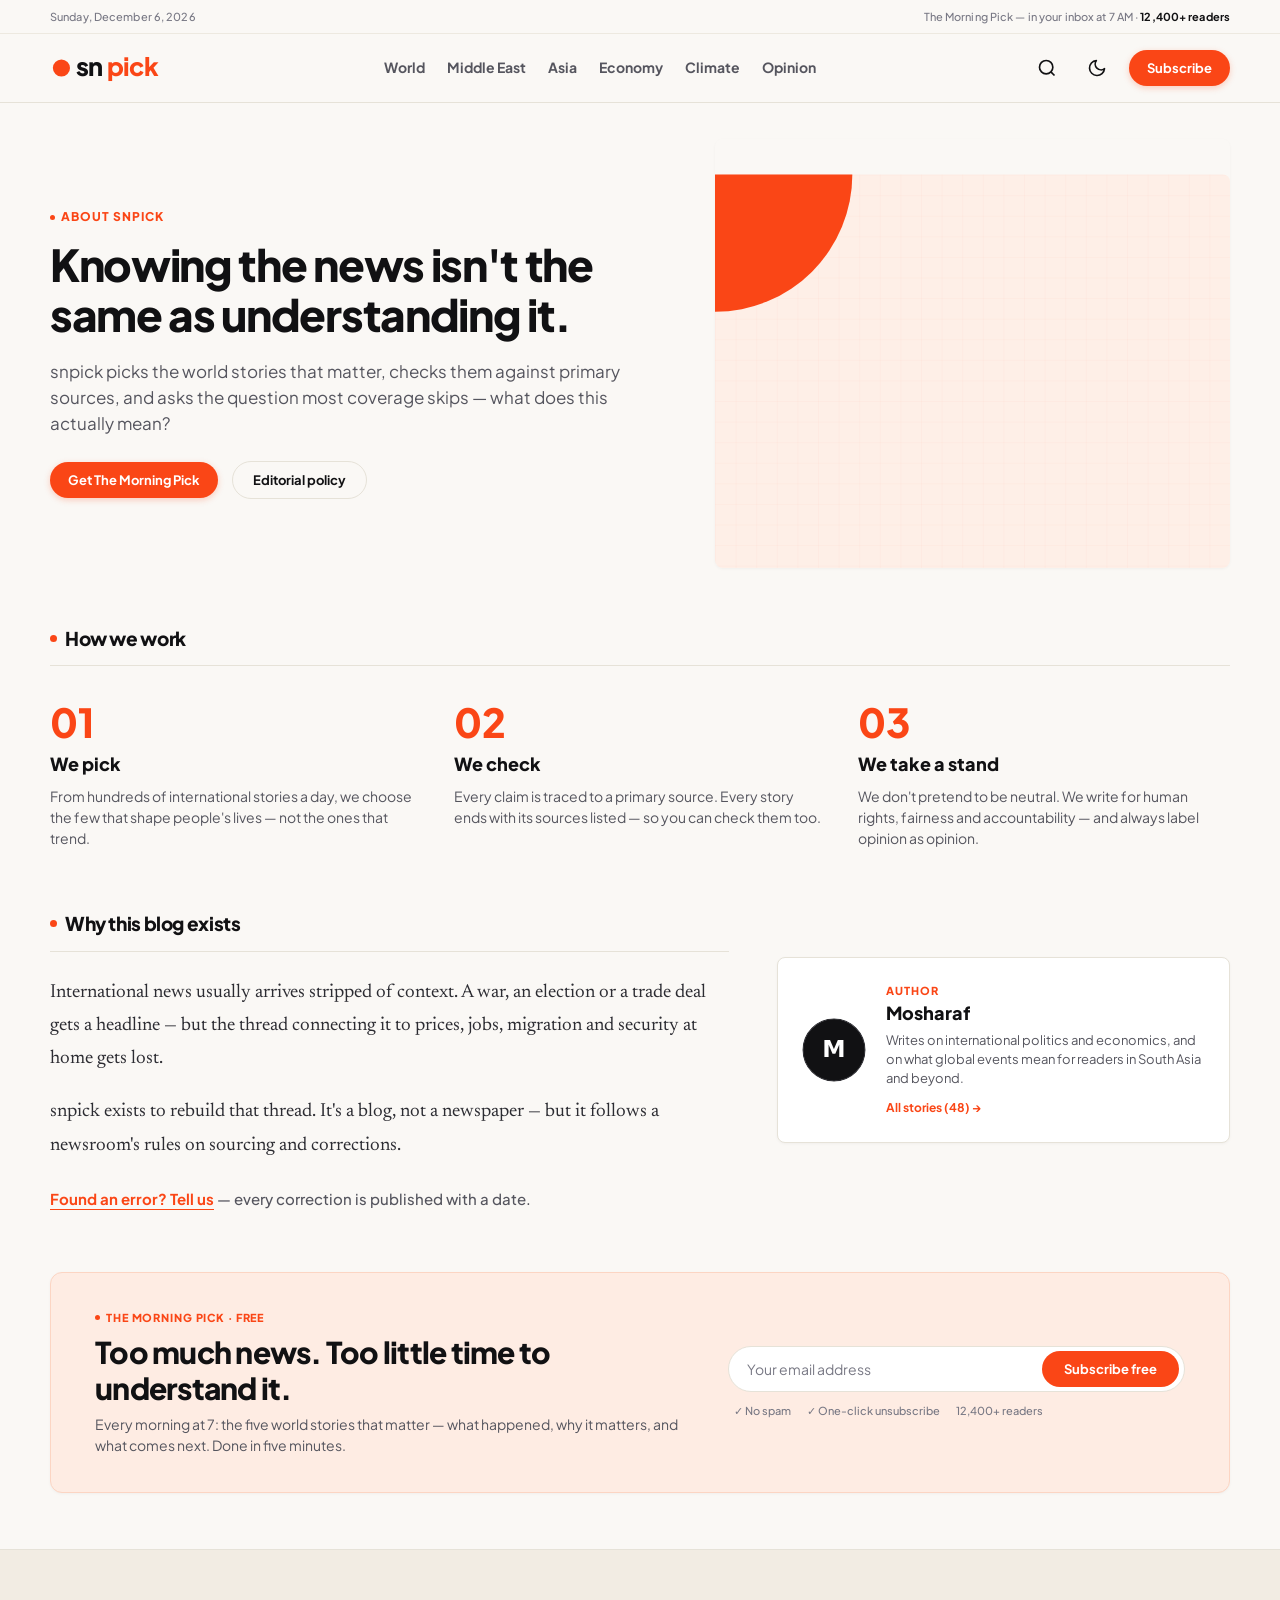
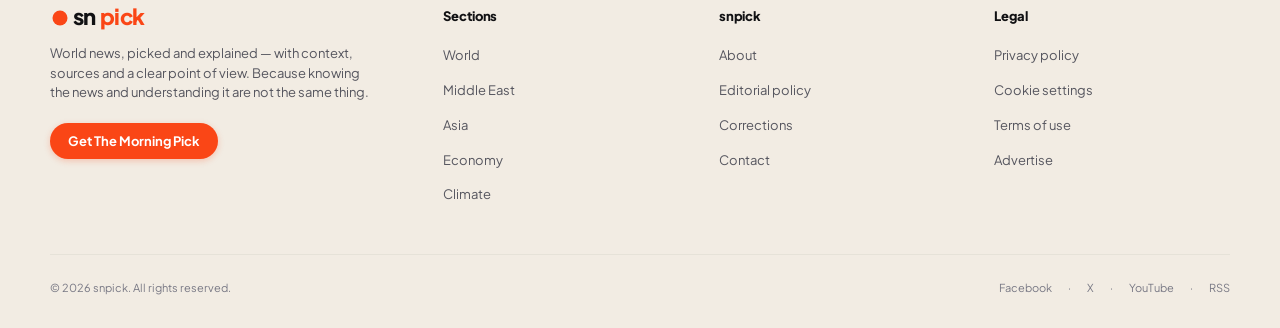
==== commit 54c18ff6: "fix(nav): strictly match design navigation links with only the 6 categories" ====
--- a/about.html
+++ b/about.html
@@ -32,15 +32,14 @@
         </svg>
       </a>
 
+      <!-- Desktop Nav Links (Exact 6 category links as in photo_2026-10-04_13-10-35 (3).jpg) -->
       <nav class="main-nav" aria-label="Primary Navigation">
-        <a href="index.html" class="nav-link">Home</a>
         <a href="section.html" class="nav-link">World</a>
         <a href="section.html" class="nav-link">Middle East</a>
         <a href="section.html" class="nav-link">Asia</a>
         <a href="section.html" class="nav-link">Economy</a>
         <a href="section.html" class="nav-link">Climate</a>
         <a href="section.html" class="nav-link">Opinion</a>
-        <a href="about.html" class="nav-link active">About</a>
       </nav>
 
       <div class="header-actions">
@@ -81,14 +80,12 @@
       </svg>
     </button>
     <div class="mobile-nav-links">
-      <a href="index.html" class="mobile-nav-link">Home</a>
       <a href="section.html" class="mobile-nav-link">World</a>
       <a href="section.html" class="mobile-nav-link">Middle East</a>
       <a href="section.html" class="mobile-nav-link">Asia</a>
       <a href="section.html" class="mobile-nav-link">Economy</a>
       <a href="section.html" class="mobile-nav-link">Climate</a>
       <a href="section.html" class="mobile-nav-link">Opinion</a>
-      <a href="about.html" class="mobile-nav-link">About snpick</a>
     </div>
   </div>
 
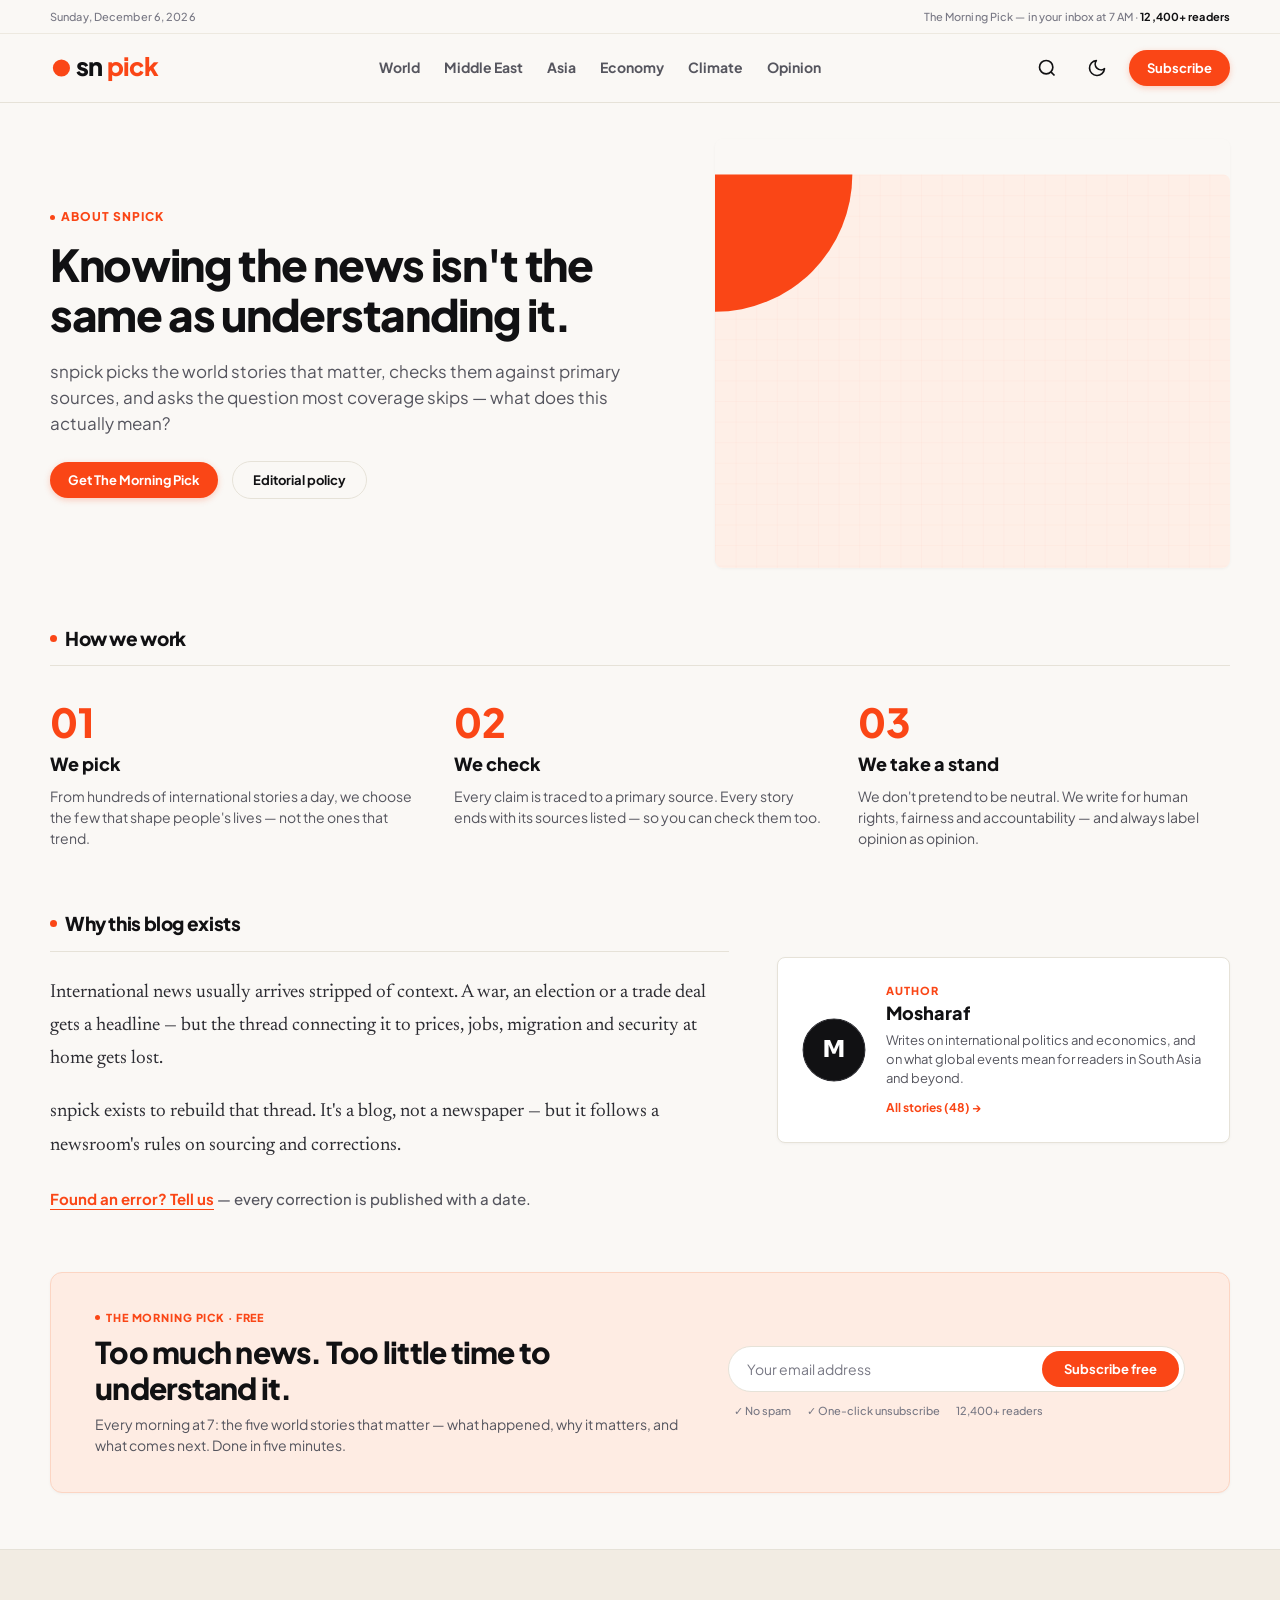
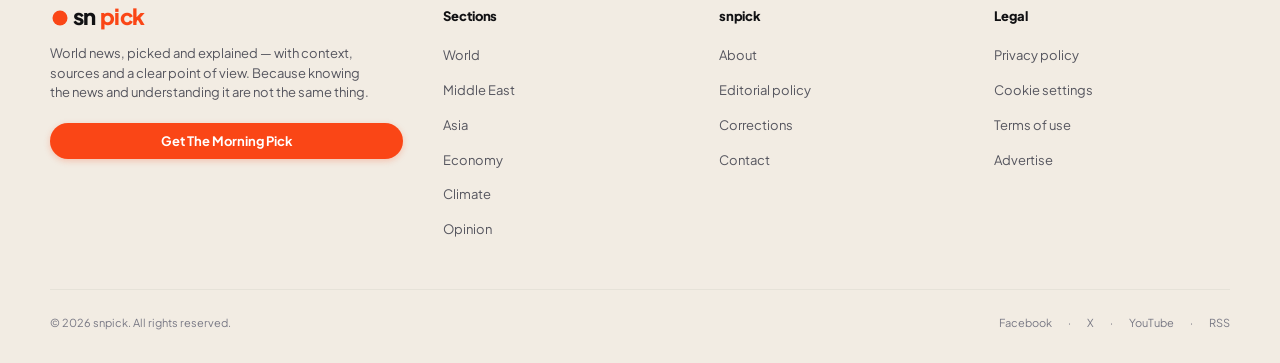
==== commit f2d92415: "fix: pixel-perfect responsive centering across all viewports and mobile pages" ====
--- a/about.html
+++ b/about.html
@@ -34,12 +34,12 @@
 
       <!-- Desktop Nav Links (Exact 6 category links as in photo_2026-10-04_13-10-35 (3).jpg) -->
       <nav class="main-nav" aria-label="Primary Navigation">
-        <a href="section.html" class="nav-link">World</a>
+        <a href="world.html" class="nav-link">World</a>
         <a href="section.html" class="nav-link">Middle East</a>
-        <a href="section.html" class="nav-link">Asia</a>
-        <a href="section.html" class="nav-link">Economy</a>
-        <a href="section.html" class="nav-link">Climate</a>
-        <a href="section.html" class="nav-link">Opinion</a>
+        <a href="asia.html" class="nav-link">Asia</a>
+        <a href="economy.html" class="nav-link">Economy</a>
+        <a href="climate.html" class="nav-link">Climate</a>
+        <a href="opinion.html" class="nav-link">Opinion</a>
       </nav>
 
       <div class="header-actions">
@@ -80,12 +80,12 @@
       </svg>
     </button>
     <div class="mobile-nav-links">
-      <a href="section.html" class="mobile-nav-link">World</a>
+      <a href="world.html" class="mobile-nav-link">World</a>
       <a href="section.html" class="mobile-nav-link">Middle East</a>
-      <a href="section.html" class="mobile-nav-link">Asia</a>
-      <a href="section.html" class="mobile-nav-link">Economy</a>
-      <a href="section.html" class="mobile-nav-link">Climate</a>
-      <a href="section.html" class="mobile-nav-link">Opinion</a>
+      <a href="asia.html" class="mobile-nav-link">Asia</a>
+      <a href="economy.html" class="mobile-nav-link">Economy</a>
+      <a href="climate.html" class="mobile-nav-link">Climate</a>
+      <a href="opinion.html" class="mobile-nav-link">Opinion</a>
     </div>
   </div>
 
@@ -221,17 +221,18 @@
           <p class="footer-desc">
             World news, picked and explained — with context, sources and a clear point of view. Because knowing the news and understanding it are not the same thing.
           </p>
-          <a href="#newsletter" class="btn-subscribe" style="align-self: flex-start;">Get The Morning Pick</a>
+          <a href="#newsletter" class="btn-subscribe">Get The Morning Pick</a>
         </div>
 
         <div>
           <h4 class="footer-heading">Sections</h4>
           <ul class="footer-links">
-            <li><a href="section.html" class="footer-link">World</a></li>
+            <li><a href="world.html" class="footer-link">World</a></li>
             <li><a href="section.html" class="footer-link">Middle East</a></li>
-            <li><a href="section.html" class="footer-link">Asia</a></li>
-            <li><a href="section.html" class="footer-link">Economy</a></li>
-            <li><a href="section.html" class="footer-link">Climate</a></li>
+            <li><a href="asia.html" class="footer-link">Asia</a></li>
+            <li><a href="economy.html" class="footer-link">Economy</a></li>
+            <li><a href="climate.html" class="footer-link">Climate</a></li>
+            <li><a href="opinion.html" class="footer-link">Opinion</a></li>
           </ul>
         </div>
 
--- a/css/style.css
+++ b/css/style.css
@@ -210,6 +210,55 @@
   flex-shrink: 0;
 }
 
+/* Editorial Two-Part Tag System: [TYPE PILL] • CATEGORY (Exact design match) */
+.card-tag-row {
+  display: inline-flex;
+  align-items: center;
+  gap: 8px;
+  margin-bottom: 10px;
+}
+
+.type-pill {
+  display: inline-block;
+  font-size: 0.625rem;
+  font-weight: 800;
+  text-transform: uppercase;
+  letter-spacing: 0.08em;
+  padding: 2.5px 7px;
+  border-radius: var(--radius-sm);
+  background-color: var(--bg-card);
+  color: var(--text-main);
+  border: 1px solid var(--border-color);
+  line-height: 1.2;
+}
+
+[data-theme="dark"] .type-pill {
+  background-color: #1a1a1f;
+  border-color: #33333c;
+  color: #f0f0f2;
+}
+
+.category-tag-name {
+  display: inline-flex;
+  align-items: center;
+  gap: 6px;
+  font-size: 0.6875rem;
+  font-weight: 800;
+  color: var(--accent-orange);
+  text-transform: uppercase;
+  letter-spacing: 0.08em;
+}
+
+.category-tag-name::before {
+  content: '';
+  width: 4px;
+  height: 4px;
+  border-radius: 50%;
+  background-color: var(--accent-orange);
+  display: inline-block;
+  flex-shrink: 0;
+}
+
 /* Section Header Bar with Orange Dot and Divider */
 .section-title-wrap {
   display: flex;
--- a/css/components.css
+++ b/css/components.css
@@ -45,11 +45,6 @@
   display: flex;
   align-items: center;
   height: 38px;
-  transition: transform var(--transition-fast);
-}
-
-.header-brand:hover {
-  transform: scale(1.02);
 }
 
 .brand-logo-svg {
@@ -60,7 +55,7 @@
 .main-nav {
   display: flex;
   align-items: center;
-  gap: 22px;
+  gap: 24px;
 }
 
 .nav-link {
@@ -70,24 +65,40 @@
   padding: 6px 0;
   position: relative;
   transition: color var(--transition-fast);
-}
-
-.nav-link:hover {
-  color: var(--text-main);
-}
-
-.nav-link.active {
-  color: var(--text-main);
-}
-
-.nav-link.active::after {
+  display: inline-block;
+  text-decoration: none;
+}
+
+.nav-link::after {
   content: '';
   position: absolute;
-  bottom: -18px;
+  bottom: 0px;
   left: 0;
-  right: 0;
+  width: 100%;
   height: 2px;
   background-color: var(--text-main);
+  transform: scaleX(0);
+  transform-origin: center;
+  transition: transform 0.25s cubic-bezier(0.16, 1, 0.3, 1), opacity 0.2s ease, background-color var(--transition-normal);
+  opacity: 0;
+}
+
+.nav-link:hover {
+  color: var(--text-main);
+}
+
+.nav-link:hover::after {
+  transform: scaleX(1);
+  opacity: 0.7;
+}
+
+.nav-link.active {
+  color: var(--text-main);
+}
+
+.nav-link.active::after {
+  transform: scaleX(1);
+  opacity: 1;
 }
 
 .header-actions {
@@ -240,12 +251,6 @@
   aspect-ratio: 16 / 9;
   background-color: var(--bg-muted);
   box-shadow: var(--shadow-sm);
-  transition: transform var(--transition-normal), box-shadow var(--transition-normal);
-}
-
-.hero-image-wrap:hover {
-  transform: translateY(-2px);
-  box-shadow: var(--shadow-md);
 }
 
 .hero-image-wrap img,
@@ -253,12 +258,6 @@
   width: 100%;
   height: 100%;
   object-fit: cover;
-  transition: transform 0.4s ease;
-}
-
-.hero-image-wrap:hover img,
-.hero-image-wrap:hover svg {
-  transform: scale(1.015);
 }
 
 .hero-content .badge {
@@ -394,11 +393,6 @@
 .article-card {
   display: flex;
   flex-direction: column;
-  transition: transform var(--transition-normal);
-}
-
-.article-card:hover {
-  transform: translateY(-4px);
 }
 
 .card-thumb {
@@ -416,12 +410,6 @@
   width: 100%;
   height: 100%;
   object-fit: cover;
-  transition: transform 0.4s ease;
-}
-
-.article-card:hover .card-thumb img,
-.article-card:hover .card-thumb svg {
-  transform: scale(1.03);
 }
 
 .card-content {
@@ -637,11 +625,11 @@
   grid-template-columns: 200px 1fr;
   gap: 20px;
   align-items: center;
-  transition: transform var(--transition-fast);
-}
-
-.opinion-item:hover {
-  transform: translateX(4px);
+}
+
+.opinion-item:not(:last-child) {
+  border-bottom: 1px solid var(--border-color);
+  padding-bottom: 24px;
 }
 
 .opinion-thumb {
@@ -657,12 +645,6 @@
   width: 100%;
   height: 100%;
   object-fit: cover;
-  transition: transform 0.4s ease;
-}
-
-.opinion-item:hover .opinion-thumb img,
-.opinion-item:hover .opinion-thumb svg {
-  transform: scale(1.04);
 }
 
 .opinion-content .card-title {
@@ -1006,6 +988,12 @@
   border-bottom: 1px solid var(--border-color);
   margin-bottom: 32px;
   overflow-x: auto;
+  scrollbar-width: none;
+  -ms-overflow-style: none;
+}
+
+.filter-tabs::-webkit-scrollbar {
+  display: none;
 }
 
 .filter-btn {
@@ -1046,11 +1034,6 @@
   grid-template-columns: 200px 1fr;
   gap: 24px;
   align-items: center;
-  transition: transform var(--transition-fast);
-}
-
-.stream-item:hover {
-  transform: translateX(4px);
 }
 
 .stream-thumb {
@@ -1066,12 +1049,6 @@
   width: 100%;
   height: 100%;
   object-fit: cover;
-  transition: transform 0.4s ease;
-}
-
-.stream-item:hover .stream-thumb img,
-.stream-item:hover .stream-thumb svg {
-  transform: scale(1.04);
 }
 
 /* Pagination */
@@ -1432,7 +1409,8 @@
   letter-spacing: -0.02em;
 }
 
-.mobile-nav-link:hover {
+.mobile-nav-link:hover,
+.mobile-nav-link.active {
   color: var(--accent-orange);
 }
 
@@ -1504,16 +1482,343 @@
   .stream-item,
   .opinion-item {
     grid-template-columns: 1fr;
-  }
-
+    gap: 16px;
+  }
+
+  .opinion-thumb,
+  .stream-thumb {
+    width: 100%;
+    aspect-ratio: 16 / 10;
+  }
+
+  /* Newsletter Banner on Tablets and Mobile (Centered & Balanced) */
+  .newsletter-banner {
+    grid-template-columns: 1fr;
+    padding: 32px 24px;
+    gap: 24px;
+    text-align: center;
+    max-width: 580px;
+    margin: 36px auto;
+  }
+
+  .newsletter-info {
+    display: flex;
+    flex-direction: column;
+    align-items: center;
+    text-align: center;
+  }
+
+  .newsletter-tag {
+    justify-content: center;
+  }
+
+  .newsletter-form-box {
+    width: 100%;
+    max-width: 440px;
+    margin: 0 auto;
+  }
+
+  .newsletter-form {
+    flex-direction: column;
+    border-radius: var(--radius-md);
+    padding: 8px;
+    gap: 8px;
+    width: 100%;
+  }
+
+  .newsletter-input {
+    width: 100%;
+    padding: 12px 14px;
+    text-align: center;
+  }
+
+  .newsletter-btn {
+    width: 100%;
+    padding: 12px 20px;
+    text-align: center;
+  }
+
+  .newsletter-trust {
+    justify-content: center;
+    flex-wrap: wrap;
+    gap: 10px 16px;
+    padding-left: 0;
+  }
+
+  /* Footer on Tablets and Mobile (100% Centered and Balanced) */
   .footer-top {
-    grid-template-columns: 1fr;
-    gap: 28px;
+    display: grid;
+    grid-template-columns: repeat(2, 1fr);
+    gap: 32px 24px;
+    max-width: 520px;
+    margin: 0 auto 36px auto;
+    text-align: center;
+    justify-content: center;
+    align-items: start;
+  }
+
+  .footer-brand-col {
+    grid-column: 1 / -1;
+    text-align: center;
+    display: flex;
+    flex-direction: column;
+    align-items: center;
+    margin-bottom: 12px;
+  }
+
+  .footer-brand-col .footer-desc {
+    max-width: 440px;
+    margin: 0 auto 16px auto;
+    text-align: center;
+  }
+
+  .footer-brand-col .btn-subscribe {
+    align-self: center !important;
+    margin: 0 auto;
+  }
+
+  .footer-top > div:not(.footer-brand-col) {
+    display: flex;
+    flex-direction: column;
+    align-items: center;
+    text-align: center;
+  }
+
+  .footer-links {
+    display: flex;
+    flex-direction: column;
+    align-items: center;
+    text-align: center;
+  }
+
+  .footer-top > div:last-child {
+    grid-column: 1 / -1;
+    padding-top: 16px;
+    border-top: 1px solid var(--border-color);
+    width: 100%;
+    display: flex;
+    flex-direction: column;
+    align-items: center;
+    text-align: center;
+  }
+
+  .footer-top > div:last-child .footer-links {
+    flex-direction: row;
+    flex-wrap: wrap;
+    justify-content: center;
+    gap: 10px 20px;
   }
 
   .footer-bottom {
     flex-direction: column;
+    gap: 16px;
+    align-items: center;
+    text-align: center;
+    justify-content: center;
+    padding-top: 24px;
+  }
+
+  .footer-social-links {
+    justify-content: center;
+    flex-wrap: wrap;
     gap: 12px;
+  }
+
+  /* Ad slots centered */
+  .ad-slot {
+    max-width: 100%;
+    margin-left: auto;
+    margin-right: auto;
+  }
+
+  .ad-halfpage {
+    min-height: 250px;
+    max-height: 280px;
+    max-width: 336px;
+    margin: 24px auto;
+  }
+
+  /* Centered pagination */
+  .pagination-wrap {
+    justify-content: center;
+    flex-wrap: wrap;
+    gap: 8px;
+    margin: 36px auto;
+  }
+
+  .page-next-btn {
+    width: auto;
+    justify-content: center;
+    margin-left: 0;
+  }
+}
+
+@media (max-width: 540px) {
+  .header-inner {
+    height: 60px;
+  }
+
+  .brand-logo-svg {
+    height: 28px;
+  }
+
+  .header-actions {
+    gap: 8px;
+  }
+
+  .btn-subscribe {
+    padding: 7px 14px;
+    font-size: 0.75rem;
+  }
+
+  /* Ticker on small screens */
+  .ticker-strip {
+    flex-direction: column;
     align-items: flex-start;
-  }
-}
+    gap: 8px;
+    padding: 12px 14px;
+  }
+
+  .ticker-label-wrap {
+    width: 100%;
+    border-right: none;
+    border-bottom: 1px solid var(--border-color);
+    padding-right: 0;
+    padding-bottom: 6px;
+    display: flex;
+    justify-content: space-between;
+    align-items: center;
+  }
+
+  .ticker-items {
+    width: 100%;
+    overflow-x: auto;
+    white-space: nowrap;
+    -webkit-overflow-scrolling: touch;
+    scrollbar-width: none;
+    -ms-overflow-style: none;
+  }
+
+  .ticker-items::-webkit-scrollbar {
+    display: none;
+  }
+
+  /* Section Header Banner */
+  .section-header-banner {
+    margin-bottom: 24px;
+    padding-bottom: 20px;
+  }
+
+  .section-big-title {
+    font-size: 1.75rem;
+  }
+
+  .filter-tabs {
+    overflow-x: auto;
+    width: 100%;
+    padding-bottom: 6px;
+    -webkit-overflow-scrolling: touch;
+    scrollbar-width: none;
+    -ms-overflow-style: none;
+  }
+
+  .filter-tabs::-webkit-scrollbar {
+    display: none;
+  }
+
+  .page-next-btn {
+    width: 100%;
+    margin-top: 8px;
+  }
+
+  .footer-heading {
+    font-size: 0.8125rem;
+    margin-bottom: 12px;
+  }
+
+  .footer-link {
+    font-size: 0.8125rem;
+  }
+}
+
+/* --- 16. Scroll Reveal & Micro-Animations (IntersectionObserver System) --- */
+.reveal-up {
+  opacity: 0;
+  transform: translateY(20px);
+  transition: opacity 0.6s cubic-bezier(0.22, 1, 0.36, 1), transform 0.6s cubic-bezier(0.22, 1, 0.36, 1);
+  will-change: opacity, transform;
+}
+
+.reveal-up.is-revealed {
+  opacity: 1;
+  transform: translateY(0);
+}
+
+.delay-1 { transition-delay: 80ms; }
+.delay-2 { transition-delay: 160ms; }
+.delay-3 { transition-delay: 240ms; }
+.delay-4 { transition-delay: 320ms; }
+
+/* Accessibility: Respect Reduced Motion */
+@media (prefers-reduced-motion: reduce) {
+  *, *::before, *::after {
+    animation-duration: 0.01ms !important;
+    animation-iteration-count: 1 !important;
+    transition-duration: 0.01ms !important;
+    scroll-behavior: auto !important;
+  }
+  .reveal-up {
+    opacity: 1 !important;
+    transform: none !important;
+  }
+}
+
+/* --- 17. Page Load & Refresh Entrance Animation System --- */
+@keyframes entranceHeader {
+  0% {
+    opacity: 0;
+    transform: translateY(-8px);
+  }
+  100% {
+    opacity: 1;
+    transform: translateY(0);
+  }
+}
+
+@keyframes entranceFadeUp {
+  0% {
+    opacity: 0;
+    transform: translateY(18px);
+  }
+  100% {
+    opacity: 1;
+    transform: translateY(0);
+  }
+}
+
+.site-header {
+  animation: entranceHeader 0.5s cubic-bezier(0.16, 1, 0.3, 1) both;
+}
+
+.ticker-strip {
+  animation: entranceFadeUp 0.6s cubic-bezier(0.16, 1, 0.3, 1) 0.06s both;
+}
+
+.ad-leaderboard {
+  animation: entranceFadeUp 0.6s cubic-bezier(0.16, 1, 0.3, 1) 0.12s both;
+}
+
+.hero-main,
+.section-header-banner,
+.article-header-wrap,
+.about-hero-grid {
+  animation: entranceFadeUp 0.7s cubic-bezier(0.16, 1, 0.3, 1) 0.18s both;
+}
+
+.most-read-col,
+.section-sidebar,
+.article-sidebar {
+  animation: entranceFadeUp 0.7s cubic-bezier(0.16, 1, 0.3, 1) 0.26s both;
+}
+
+
